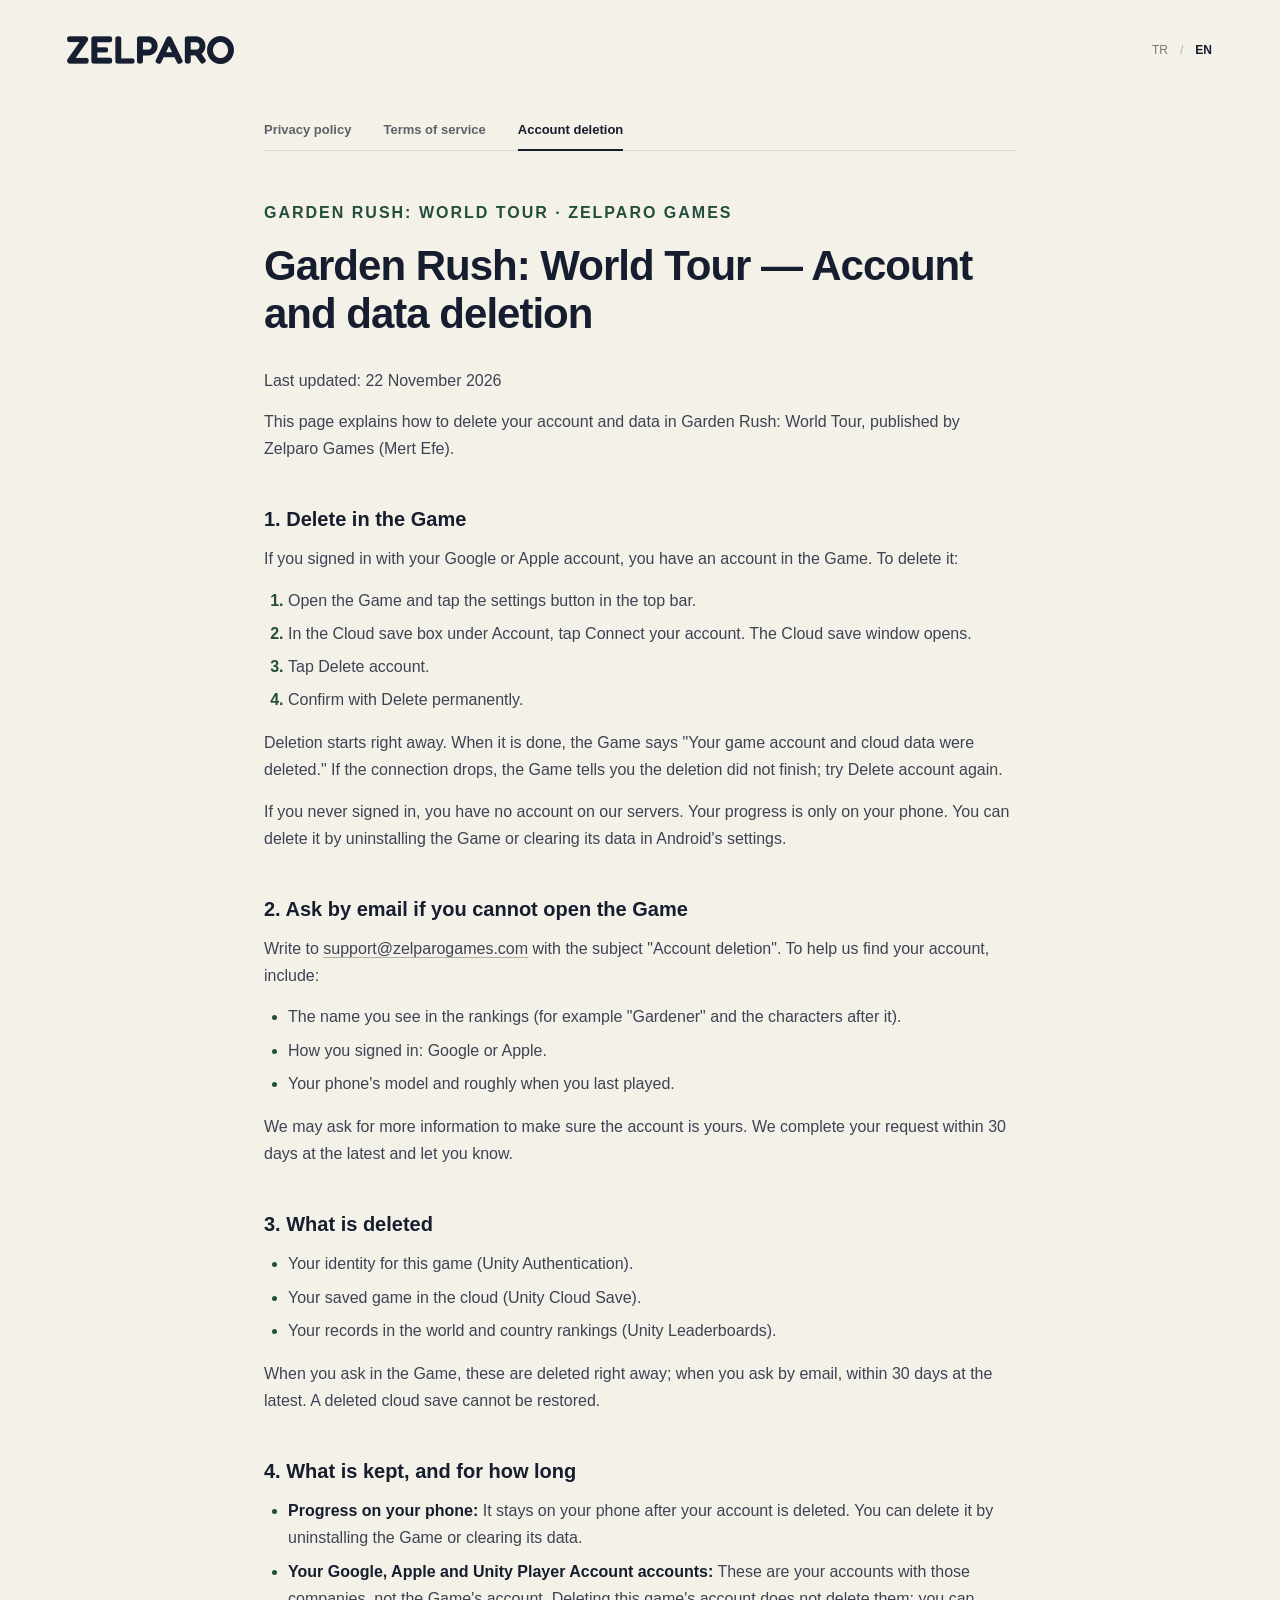
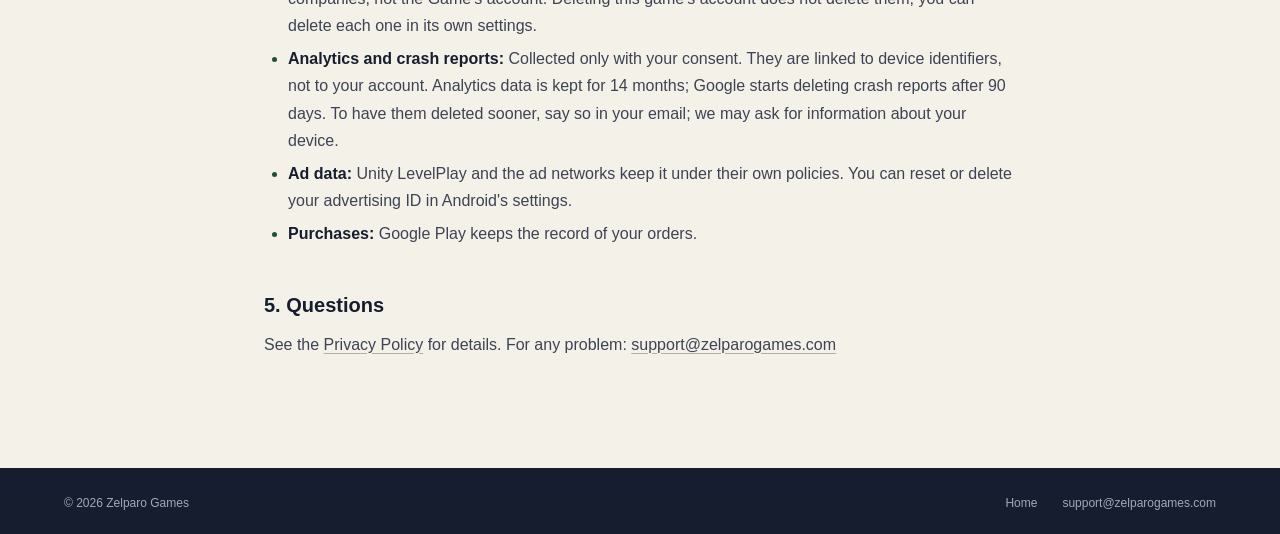
==== delete-account/index.html @ 9222a5ea "Zelparo Games sitesi: ana sayfa, gizlilik politikası, kullanım koşulları ve hesap silme (22 Kasım 20" ====
<!doctype html>
<!-- Generated by Web/Zelparo/legal.cjs from Docs/Legal/AccountDeletion.md. Edit the draft, then run the script again. -->
<html lang="tr">
<head>
  <meta charset="utf-8">
  <meta name="viewport" content="width=device-width, initial-scale=1">
  <meta name="theme-color" content="#151d2e">
  <title>Hesap silme — Garden Rush: World Tour</title>
  <link rel="icon" href="../assets/zelparo.png" type="image/png">
  <link rel="stylesheet" href="../style.css">
  <link rel="stylesheet" href="../legal.css">
  <script src="../legal.js" defer></script>
</head>
<body class="legal-page" data-title-tr="Hesap silme — Garden Rush: World Tour" data-title-en="Account deletion — Garden Rush: World Tour">
  <a class="skip" href="#main" data-tr="İçeriğe geç" data-en="Skip to content">İçeriğe geç</a>
  <header class="header">
    <a href="../" class="wordmark" aria-label="Zelparo"><img src="../assets/zelparo.png" alt="ZELPARO" width="1384" height="272"></a>
    <div class="language" aria-label="Dil / Language"><a href="#tr" data-lang="tr" aria-current="true">TR</a><span>/</span><a href="#en" data-lang="en">EN</a></div>
  </header>
  <main id="main" class="wrap legal">
    <nav class="legal-nav" aria-label="Yasal sayfalar" data-label-tr="Yasal sayfalar" data-label-en="Legal pages"><a href="../privacy/" data-tr="Gizlilik politikası" data-en="Privacy policy">Gizlilik politikası</a><a href="../terms/" data-tr="Kullanım koşulları" data-en="Terms of service">Kullanım koşulları</a><a href="../delete-account/" aria-current="page" data-tr="Hesap silme" data-en="Account deletion">Hesap silme</a></nav>
<article class="legal-text" id="tr" lang="tr" data-lang-section="tr">
<p class="eyebrow">GARDEN RUSH: WORLD TOUR · ZELPARO GAMES</p>
<h1>Garden Rush: World Tour — Hesap ve veri silme</h1>
<p>Son güncelleme: 22.11.2026</p>
<p>Bu sayfa, Zelparo Games'in (Mert Efe) yayımladığı Garden Rush: World Tour oyunundaki hesabını ve verilerini nasıl sileceğini anlatır.</p>
<h2 id="tr-1">1. Oyunun içinden sil</h2>
<p>Google ya da Apple hesabınla giriş yaptıysan oyunda bir hesabın vardır. Silmek için:</p>
<ol><li>Oyunu aç, üst bardaki ayar düğmesine dokun.</li><li>Hesap bölümündeki Bulut kayıt kutusunda Hesabını bağla'ya dokun. Bulut kayıt penceresi açılır.</li><li>Hesabı sil'e dokun.</li><li>Kalıcı olarak sil ile onayla.</li></ol>
<p>Silme hemen başlar. Bitince oyun &quot;Oyun hesabın ve bulut verilerin silindi.&quot; der. Bağlantı koparsa oyun silmenin tamamlanmadığını söyler; Hesabı sil ile yeniden dene.</p>
<p>Hiç giriş yapmadıysan sunucuda hesabın yoktur. İlerlemen yalnız telefonunda durur. Oyunu kaldırarak ya da Android'in ayarlarında oyunun verilerini temizleyerek silebilirsin.</p>
<h2 id="tr-2">2. Oyunu açamıyorsan e-postayla iste</h2>
<p><a href="mailto:support@zelparogames.com">support@zelparogames.com</a> adresine &quot;Hesap silme&quot; konulu bir e-posta yaz. Hesabını bulabilmemiz için şunları ekle:</p>
<ul><li>Sıralamada görünen adın (ör. &quot;Bahçıvan&quot; ve yanındaki karakterler).</li><li>Giriş yaptığın hesabın türü: Google ya da Apple.</li><li>Telefonunun modeli ve oyunu son oynadığın yaklaşık tarih.</li></ul>
<p>Hesabın sana ait olduğundan emin olmak için ek bilgi isteyebiliriz. İsteğini en geç 30 gün içinde yerine getirir ve sana haber veririz.</p>
<h2 id="tr-3">3. Silinenler</h2>
<ul><li>Bu oyundaki hesap kimliğin (Unity Authentication).</li><li>Buluttaki oyun kaydın (Unity Cloud Save).</li><li>Dünya ve ülke sıralamasındaki kayıtların (Unity Leaderboards).</li></ul>
<p>Oyunun içinden istediğinde bunlar hemen, e-postayla istediğinde en geç 30 gün içinde silinir. Silinen bulut kaydı geri getirilemez.</p>
<h2 id="tr-4">4. Silinmeyenler ve saklama süreleri</h2>
<ul><li><strong>Telefonundaki ilerleme:</strong> Hesabın silinince telefonunda kalır. Oyunu kaldırarak ya da verilerini temizleyerek silebilirsin.</li><li><strong>Google, Apple ve Unity Player Account hesapların:</strong> Bunlar o şirketlerdeki hesaplarındır, oyunun hesabı değildir. Bu oyunu silmek onları silmez; her birini kendi ayarlarından silebilirsin.</li><li><strong>Analitik ve çökme raporları:</strong> Yalnız izin verdiysen toplanır. Hesabına değil, cihaz kimliklerine bağlıdır. Analitik verisi 14 ay saklanır; çökme raporlarını Google 90 gün sonra silmeye başlar. Daha önce silinmesini istersen e-postanda yaz; cihazına ait bir bilgi isteyebiliriz.</li><li><strong>Reklam verileri:</strong> Unity LevelPlay ve reklam ağları bu veriyi kendi politikalarına göre saklar. Reklam kimliğini Android'in ayarlarından sıfırlayabilir ya da silebilirsin.</li><li><strong>Satın almalar:</strong> Siparişlerinin kaydını Google Play tutar.</li></ul>
<h2 id="tr-5">5. Sorular</h2>
<p>Ayrıntılar <a href="../privacy/">Gizlilik Politikası</a>'nda. Sorun için: <a href="mailto:support@zelparogames.com">support@zelparogames.com</a></p>
</article>
<article class="legal-text" id="en" lang="en" data-lang-section="en">
<p class="eyebrow">GARDEN RUSH: WORLD TOUR · ZELPARO GAMES</p>
<h1>Garden Rush: World Tour — Account and data deletion</h1>
<p>Last updated: 22 November 2026</p>
<p>This page explains how to delete your account and data in Garden Rush: World Tour, published by Zelparo Games (Mert Efe).</p>
<h2 id="en-1">1. Delete in the Game</h2>
<p>If you signed in with your Google or Apple account, you have an account in the Game. To delete it:</p>
<ol><li>Open the Game and tap the settings button in the top bar.</li><li>In the Cloud save box under Account, tap Connect your account. The Cloud save window opens.</li><li>Tap Delete account.</li><li>Confirm with Delete permanently.</li></ol>
<p>Deletion starts right away. When it is done, the Game says &quot;Your game account and cloud data were deleted.&quot; If the connection drops, the Game tells you the deletion did not finish; try Delete account again.</p>
<p>If you never signed in, you have no account on our servers. Your progress is only on your phone. You can delete it by uninstalling the Game or clearing its data in Android's settings.</p>
<h2 id="en-2">2. Ask by email if you cannot open the Game</h2>
<p>Write to <a href="mailto:support@zelparogames.com">support@zelparogames.com</a> with the subject &quot;Account deletion&quot;. To help us find your account, include:</p>
<ul><li>The name you see in the rankings (for example &quot;Gardener&quot; and the characters after it).</li><li>How you signed in: Google or Apple.</li><li>Your phone's model and roughly when you last played.</li></ul>
<p>We may ask for more information to make sure the account is yours. We complete your request within 30 days at the latest and let you know.</p>
<h2 id="en-3">3. What is deleted</h2>
<ul><li>Your identity for this game (Unity Authentication).</li><li>Your saved game in the cloud (Unity Cloud Save).</li><li>Your records in the world and country rankings (Unity Leaderboards).</li></ul>
<p>When you ask in the Game, these are deleted right away; when you ask by email, within 30 days at the latest. A deleted cloud save cannot be restored.</p>
<h2 id="en-4">4. What is kept, and for how long</h2>
<ul><li><strong>Progress on your phone:</strong> It stays on your phone after your account is deleted. You can delete it by uninstalling the Game or clearing its data.</li><li><strong>Your Google, Apple and Unity Player Account accounts:</strong> These are your accounts with those companies, not the Game's account. Deleting this game's account does not delete them; you can delete each one in its own settings.</li><li><strong>Analytics and crash reports:</strong> Collected only with your consent. They are linked to device identifiers, not to your account. Analytics data is kept for 14 months; Google starts deleting crash reports after 90 days. To have them deleted sooner, say so in your email; we may ask for information about your device.</li><li><strong>Ad data:</strong> Unity LevelPlay and the ad networks keep it under their own policies. You can reset or delete your advertising ID in Android's settings.</li><li><strong>Purchases:</strong> Google Play keeps the record of your orders.</li></ul>
<h2 id="en-5">5. Questions</h2>
<p>See the <a href="../privacy/">Privacy Policy</a> for details. For any problem: <a href="mailto:support@zelparogames.com">support@zelparogames.com</a></p>
</article>
  </main>
  <footer class="footer"><div class="wrap"><div class="footer-bottom"><span>© 2026 Zelparo Games</span><div><a href="../" data-tr="Ana sayfa" data-en="Home">Ana sayfa</a><a href="mailto:support@zelparogames.com">support@zelparogames.com</a></div></div></div></footer>
</body>
</html>
---- style.css ----
@font-face{font-family:Fredoka;src:url('assets/fredoka-600.woff2') format('woff2');font-weight:600;font-display:swap}
@font-face{font-family:Baloo;src:url('assets/baloo2-800.ttf') format('truetype');font-weight:800;font-display:swap}
:root{--ink:#151d2e;--paper:#f4f1e9;--muted:#686a6e;--green:#234e3c;--lime:#d2e2a8;--line:#d7d5ce;--orange:#dc7849;--split:50%;color-scheme:light;scroll-behavior:smooth;scroll-padding-top:92px}
*{box-sizing:border-box}body{margin:0;background:var(--paper);color:var(--ink);font-family:Arial,Helvetica,sans-serif;-webkit-font-smoothing:antialiased}button,input{font:inherit}button,a{-webkit-tap-highlight-color:transparent}a{color:inherit;text-decoration:none}button{cursor:pointer}img{display:block;max-width:100%;height:auto}button{color:inherit}a,button,input,summary{outline-offset:6px}:focus-visible{outline:2px solid var(--orange)}button:disabled{cursor:default}h1,h2,h3,p,figure{margin:0}h1,h2,h3{font-weight:600}h1,h2{font-family:Fredoka,Arial,sans-serif}p{line-height:1.65}.wrap{max-width:1280px;margin:auto;padding:0 64px}.header{height:100px;max-width:1408px;margin:auto;padding:0 64px;display:flex;align-items:center;justify-content:space-between;gap:32px}.wordmark{display:block;width:173px;flex:none}.header .wordmark img{filter:brightness(0) saturate(100%) invert(10%) sepia(16%) saturate(1749%) hue-rotate(181deg) brightness(96%) contrast(95%)}.nav{display:flex;gap:40px;font-size:14px;font-weight:600;margin-left:auto;margin-right:52px}.nav a{padding:14px 0;border-bottom:1px solid transparent}.nav a:hover{border-color:var(--ink)}.language{display:flex;align-items:center;gap:8px;font-size:12px}.language button{background:none;border:0;color:#767775;padding:10px 4px}.language button[aria-pressed=true]{font-weight:700;color:var(--ink)}.language span{color:#b1b1a9}.skip{position:fixed;top:-70px;left:12px;padding:12px 20px;background:var(--ink);color:var(--paper);z-index:99}.skip:focus{top:12px}
.hero{display:grid;grid-template-columns:1.05fr 1fr;align-items:center;gap:50px;padding-top:34px;padding-bottom:84px;min-height:650px}.eyebrow{font-size:10px;letter-spacing:2px;font-weight:700;line-height:1.5;display:flex;align-items:center;gap:12px}.tiny-spark{font-size:27px;color:var(--orange);font-weight:400;line-height:1}.hero h1{font-size:clamp(42px,4.6vw,65px);line-height:1.08;letter-spacing:-2px;margin:26px 0}.hero-line-two{color:#637551}.lead{font-size:17px;line-height:1.8;max-width:400px;color:#5d6268}.button{display:inline-flex;align-items:center;justify-content:center;gap:30px;min-height:55px;padding:15px 23px;border:1px solid transparent;border-radius:6px;font-weight:600;font-size:13px;transition:transform .2s,background .2s}.button:hover{transform:translateY(-3px)}.button-dark{background:var(--ink);color:var(--paper)}.button-dark:hover{background:#2d384d}.hero .button{margin-top:30px}.button span[aria-hidden]{font-size:22px;font-weight:400}.hero-note{display:flex;align-items:center;gap:12px;margin-top:46px;font-size:10px;letter-spacing:.25px;color:#73736d}.line{height:1px;width:30px;background:#a5a49a}.hero-art{position:relative;height:515px;isolation:isolate}.hero-image{position:absolute;inset:0 8px 0 0;overflow:hidden;border-radius:48% 48% 6px 6px;background:#c8d8d5}.hero-image img{width:100%;height:100%;object-fit:cover;object-position:50% 49%}.hero-image::after{content:'';position:absolute;inset:0;border:1px solid #151d2e14;border-radius:inherit;pointer-events:none}.art-caption{position:absolute;top:31px;right:29px;background:var(--paper);padding:11px 14px;display:flex;align-items:center;gap:8px;font-size:8px;letter-spacing:1px;font-weight:700;border-radius:30px;box-shadow:0 4px 16px #151d2e0d}.status-dot{display:inline-block;width:6px;height:6px;background:#69834d;border-radius:50%;flex:none}.game-sticker{position:absolute;right:-20px;bottom:22px;transform:rotate(5deg);background:var(--lime);padding:20px 25px 17px;color:var(--ink);width:231px;box-shadow:5px 6px 0 var(--ink);border:1px solid var(--ink);transition:transform .2s}.game-sticker:hover{transform:rotate(1deg)}.sticker-top{display:block;font-size:8px;letter-spacing:1.7px;font-weight:700}.game-sticker strong{display:block;font:800 29px/1.5 Baloo,Arial,sans-serif;letter-spacing:-1px}.sticker-bottom{display:flex;justify-content:space-between;font-size:9px;letter-spacing:3px;align-items:center}.sticker-bottom span{font-size:23px;line-height:1}.orbit-star{position:absolute;left:-25px;bottom:58px;color:var(--paper);font-size:82px;line-height:1;text-shadow:1px 1px var(--ink),-1px -1px var(--ink);transform:rotate(10deg)}
.intro-strip{background:var(--ink);color:var(--paper)}.intro-strip .wrap{display:flex;align-items:center;justify-content:space-between;gap:16px;height:77px;font-size:12px;font-weight:600;letter-spacing:3px}.strip-flower{font-size:31px;color:var(--lime);font-weight:400;letter-spacing:0}.game-section{background:#e7eadf;padding:66px 0 42px}.section-top{display:flex;justify-content:space-between;gap:24px;border-bottom:1px solid #c9cebf;padding-bottom:23px}.small-label{font-size:9px;letter-spacing:1.7px;line-height:1.5}.game-intro{display:grid;grid-template-columns:1fr 1.08fr;gap:50px;align-items:center;padding:56px 0 60px}.game-copy{padding:20px 0}.game-copy h2{font:800 54px/1 Baloo,Arial,sans-serif;letter-spacing:-2px;color:var(--green)}.game-copy h2>span{display:block;font:700 12px/1 Arial,sans-serif;letter-spacing:7px;padding:7px 0 0 2px}.game-copy h3{font-family:Fredoka,Arial,sans-serif;font-size:34px;line-height:1.2;margin:38px 0 20px;letter-spacing:-.4px}.game-copy>p{color:#5d675a;font-size:14px;max-width:380px}.text-link{display:inline-flex;gap:35px;font-size:12px;font-weight:700;align-items:center;border-bottom:1px solid var(--ink);padding-bottom:9px;margin-top:25px}.text-link span:last-child{font-size:18px}.release-note{display:flex;gap:12px;align-items:flex-start;padding-top:38px;font-size:10px;color:#67735e;line-height:1.8}.release-note .status-dot{margin-top:6px}.phone-stage{height:540px;position:relative;isolation:isolate}.stage-ring{position:absolute;width:460px;height:460px;border:1px solid #bec9aa;border-radius:50%;left:calc(50% - 230px);top:50px;z-index:-1}.stage-ring::after{content:'';position:absolute;inset:35px;border:1px solid #c8d1b8;border-radius:50%}.phone{position:absolute;padding:7px;background:#182826;border-radius:31px;border:1px solid #798473;box-shadow:8px 19px 35px #233b2930;width:216px}.phone img{border-radius:24px;width:100%}.phone-home{left:9px;top:22px;transform:rotate(-8deg);z-index:1}.phone-play{right:-2px;top:62px;transform:rotate(8deg);width:245px;z-index:2}.phone figcaption{font-size:8px;letter-spacing:1.1px;position:absolute;bottom:-31px;text-align:center;width:100%;left:0;color:#68715e;font-weight:700;white-space:nowrap}.stage-spark{position:absolute;top:14px;right:7px;font-size:60px;color:#788f53;transform:rotate(10deg)}.game-facts{display:grid;grid-template-columns:1fr 1.2fr 1fr;border-top:1px solid #c9cebf;padding-top:28px;gap:30px}.game-facts p{display:flex;align-items:center;gap:18px}.game-facts strong{font:600 38px/1 Fredoka,Arial,sans-serif;color:var(--green)}.game-facts span{font-size:8px;letter-spacing:1.25px;max-width:120px;line-height:1.7}
.how{display:grid;grid-template-columns:1fr .95fr;gap:82px;align-items:center;padding-top:110px;padding-bottom:106px}.comparison{position:relative;overflow:hidden;border-radius:6px;aspect-ratio:5/5.4;background:#dfd7c6;touch-action:pan-y}.comparison>img{width:100%;height:100%;object-fit:cover;position:absolute;inset:0}.comparison .after-image{clip-path:inset(0 calc(100% - var(--split)) 0 0)}.compare-tags{position:absolute;top:18px;left:18px;right:18px;display:flex;justify-content:space-between;gap:8px;pointer-events:none}.compare-tags span{font-size:8px;font-weight:700;letter-spacing:1px;background:#f4f1e9ed;padding:8px 10px;border-radius:3px}.compare-line{position:absolute;top:0;bottom:0;left:var(--split);width:2px;transform:translateX(-50%);background:var(--paper);pointer-events:none}.compare-line span{position:absolute;top:50%;left:50%;transform:translate(-50%,-50%);background:var(--paper);color:var(--ink);width:44px;height:44px;display:grid;place-items:center;border-radius:50%;font-size:22px;box-shadow:0 2px 8px #0003}.comparison input{position:absolute;inset:0;margin:0;width:100%;height:100%;opacity:0;cursor:ew-resize}.comparison:focus-within{outline:3px solid var(--orange);outline-offset:5px}.image-note{display:flex;gap:8px;font-size:9px;color:#6c6d67;margin-top:12px}.image-note>span:last-child{margin-left:auto;font-size:8px}.how h2,.world h2,.studio h2,.support h2{font-size:42px;line-height:1.16;letter-spacing:-1px}.how h2{margin:18px 0}.section-body{font-size:14px;color:#666960;line-height:1.8}.steps{padding:0;margin:29px 0 0;list-style:none;display:grid;gap:22px}.steps li{display:flex;gap:19px;align-items:flex-start}.steps li>span{font-size:10px;padding-top:5px;color:#7c876e}.steps h3{font-size:14px;font-weight:700;margin-bottom:5px}.steps p{font-size:12px;color:#6c6e65;max-width:320px}
.world{background:var(--ink);color:var(--paper);padding:75px 0 72px}.world-heading{display:flex;justify-content:space-between;align-items:flex-end;gap:40px}.world .eyebrow{color:#b7c5a2;font-size:9px}.world h2{margin-top:18px;font-size:47px}.world-heading>p{font-size:12px;line-height:1.8;color:#b9bec5;max-width:300px;padding-bottom:4px}.city-tabs{display:flex;margin-top:43px;border-bottom:1px solid #ffffff28;gap:0}.city-tabs button{flex:1;text-align:left;border:0;border-bottom:2px solid transparent;background:transparent;color:#868e9c;font-size:9px;padding:18px 10px 18px 0;display:flex;gap:14px;align-items:center}.city-tabs button span{font-size:15px;color:#b9bec5}.city-tabs button[aria-selected=true]{border-color:var(--lime);color:var(--lime)}.city-tabs button[aria-selected=true] span{color:var(--paper)}.city-tabs button:hover span{color:var(--paper)}.city-panel{margin-top:29px;height:390px;position:relative;overflow:hidden;border-radius:5px;isolation:isolate;background:#243a43}.city-panel>img{position:absolute;inset:0;width:100%;height:100%;object-fit:cover;object-position:center 42%;transition:opacity .15s;z-index:-2}.city-panel::after{content:'';position:absolute;inset:0;background:linear-gradient(90deg,#14212aeb 0%,#14212aaf 32%,#14212a00 75%);z-index:-1}.city-copy{height:100%;display:flex;flex-direction:column;justify-content:center;padding:42px;max-width:440px}.city-index{font-size:9px;letter-spacing:2px;color:#d2dec4}.city-copy h3{font:600 49px/1.2 Fredoka,Arial,sans-serif;margin:14px 0}.city-copy p{font-size:13px;line-height:1.8;color:#e8e8df;max-width:260px}.city-footnote{font-size:8px;letter-spacing:1.6px;margin-top:35px;color:#c9d4c3}
.studio{padding-top:105px;padding-bottom:104px}.studio-grid{display:grid;grid-template-columns:1fr 1fr;gap:90px;margin-top:28px}.studio h2{font-size:47px;line-height:1.15}.studio-lead{font-size:21px;line-height:1.5;font-weight:500;max-width:430px;margin-bottom:19px}.studio-signature{font:600 24px/1 Fredoka,Arial,sans-serif;display:flex;gap:18px;align-items:center;margin-top:28px}.studio-signature span{color:#91a46e;font-size:35px}.support{padding-top:53px;padding-bottom:90px;border-top:1px solid var(--line);display:grid;grid-template-columns:1fr 1.1fr;gap:60px}.support h2{font-size:32px;margin-top:20px;max-width:330px}.faqs{margin-top:-13px}.faqs details{border-bottom:1px solid var(--line)}.faqs summary{cursor:pointer;list-style:none;display:flex;justify-content:space-between;align-items:center;gap:20px;padding:23px 0;font-size:13px;line-height:1.5;font-weight:600}.faqs summary::-webkit-details-marker{display:none}.faqs summary::after{content:'+';font-size:23px;font-weight:400}.faqs details[open] summary::after{content:'−'}.faqs details p{font-size:12px;color:#666960;padding:0 30px 23px 0;line-height:1.8}.footer{background:var(--ink);color:var(--paper);padding:42px 0 20px}.footer-top{display:flex;justify-content:space-between;gap:25px;align-items:center;padding-bottom:38px}.footer-top p{font-size:12px;color:#c1c3c8;margin-left:auto;margin-right:40px}.top-link{border:1px solid #ffffff38;width:43px;height:43px;display:grid;place-items:center;border-radius:50%;font-size:20px}.top-link:hover{background:#ffffff15}.footer-bottom{border-top:1px solid #ffffff26;padding-top:20px;display:flex;justify-content:space-between;font-size:9px;color:#a2a9b6;gap:20px}.footer-bottom>div{display:flex;gap:25px;align-items:center}.footer-bottom a:hover{color:var(--paper)}.footer-bottom>div>span{font-size:8px;letter-spacing:1.5px;margin-left:25px}
@media(min-width:1450px){.wrap{max-width:1350px}.hero{gap:80px}.hero-art{height:550px}.hero h1{font-size:68px}.phone-home{left:33px}.phone-play{right:24px}}
@media(max-width:1100px){.wrap,.header{padding-left:40px;padding-right:40px}.hero{gap:25px;padding-top:25px;min-height:610px}.hero h1{font-size:48px;letter-spacing:-1.5px}.hero-art{height:470px}.hero-note{font-size:9px}.game-sticker{right:-9px;width:205px}.game-sticker strong{font-size:26px}.hero .lead{font-size:15px}.how{gap:44px}.phone{width:187px}.phone-play{width:211px;right:0}.phone-home{left:0}.phone-stage{height:480px}.stage-ring{width:360px;height:360px;left:calc(50% - 180px)}.game-intro{gap:30px}.game-copy h2{font-size:46px}.game-copy h3{font-size:30px}.game-facts p{gap:12px}.how h2{font-size:36px}.studio-grid{gap:60px}.studio h2{font-size:42px}}
@media(max-width:800px){.wrap,.header{padding-left:24px;padding-right:24px}.header{height:82px;gap:20px}.wordmark{width:140px}.nav{gap:20px;margin-right:10px;font-size:12px}.hero{grid-template-columns:1fr 1fr;gap:20px;min-height:540px;padding-bottom:55px}.hero h1{font-size:38px}.eyebrow{font-size:8px;letter-spacing:1.2px}.hero-art{height:385px}.lead{font-size:13px!important}.button{padding:13px 17px;font-size:11px;gap:20px;min-height:49px}.hero-note{display:none}.hero .button{margin-top:25px}.art-caption{top:23px;right:13px;font-size:6px;padding:9px}.game-sticker{width:178px;right:0;padding:13px 17px}.game-sticker strong{font-size:23px}.sticker-top{font-size:7px}.sticker-bottom{font-size:7px}.orbit-star{font-size:60px;left:-17px;bottom:40px}.intro-strip .wrap{height:62px;font-size:9px;letter-spacing:2px}.strip-flower{font-size:23px}.small-label{font-size:7px}.game-intro{grid-template-columns:1fr;gap:15px}.game-copy{text-align:center;max-width:500px;margin:auto;padding:0}.game-copy h2{font-size:54px}.game-copy h3{margin-top:28px}.game-copy>p{max-width:440px}.game-copy h2>span{padding-left:6px}.release-note{justify-content:center;padding-top:25px;text-align:left}.phone-stage{width:430px;max-width:100%;margin:24px auto 0;height:510px}.phone{width:205px}.phone-play{width:232px;right:7px}.phone-home{left:13px}.stage-ring{width:400px;height:400px;left:calc(50% - 200px)}.game-facts{gap:20px}.game-facts strong{font-size:29px}.game-facts span{font-size:7px}.how{grid-template-columns:1fr;gap:35px;padding-top:70px;padding-bottom:70px}.compare-block{max-width:540px;width:100%;margin:auto;order:2}.how-copy{max-width:540px;margin:auto}.how h2 br{display:none}.steps{grid-template-columns:1fr;gap:20px}.steps p{max-width:none}.world{padding:60px 0}.world h2{font-size:40px}.world-heading>p{font-size:11px;max-width:240px}.city-tabs button{gap:8px;font-size:7px}.city-tabs button span{font-size:12px}.city-panel{height:370px}.city-copy{padding:28px;max-width:340px}.city-copy h3{font-size:42px}.city-copy p{font-size:12px}.studio{padding-top:70px;padding-bottom:70px}.studio-grid{gap:35px}.studio h2{font-size:34px}.studio-lead{font-size:18px}.support{grid-template-columns:1fr;gap:30px;padding-bottom:60px}.support h2{max-width:none}.faqs{margin:0}.footer-top p{margin-right:0;font-size:10px}.footer-bottom>div{gap:15px}.footer-bottom>div>span{display:none}}
@media(max-width:560px){.header{padding:0 22px;height:78px;gap:12px}.header .wordmark{width:128px}.nav{margin:0 0 0 auto;gap:16px;font-size:11px}.nav a:nth-child(2),.nav a:nth-child(3){display:none}.language{gap:3px;font-size:11px}.language button{padding:12px 3px}.wrap{padding-left:24px;padding-right:24px}.hero{grid-template-columns:1fr;padding-top:25px;padding-bottom:45px;gap:38px}.hero-copy{max-width:430px}.hero .eyebrow{font-size:8px;letter-spacing:1.5px}.tiny-spark{font-size:24px}.hero h1{font-size:48px;line-height:1.06;margin:21px 0 19px;letter-spacing:-1.6px}.hero .lead{font-size:14px!important;max-width:330px;line-height:1.75}.hero .button{margin-top:23px;font-size:12px;min-height:52px}.hero-art{height:390px;margin:0 10px 0 7px}.hero-image{inset:0 0 0 0;border-radius:46% 46% 4px 4px}.hero-image img{object-position:50% 48%}.art-caption{top:23px;right:6px;font-size:7px}.game-sticker{width:190px;right:-12px;bottom:17px;padding:16px 20px}.game-sticker strong{font-size:25px}.orbit-star{font-size:67px;left:-20px;bottom:50px}.intro-strip .wrap{height:59px;gap:11px;font-size:8px;letter-spacing:1px;padding:0 24px}.intro-strip .wrap>span:last-child,.intro-strip .wrap>span:nth-last-child(2){display:none}.strip-flower{font-size:25px}.game-section{padding-top:43px;padding-bottom:29px}.section-top{padding-bottom:18px}.small-label{max-width:120px;text-align:right;line-height:1.8;letter-spacing:.9px}.game-intro{padding-top:36px;padding-bottom:32px}.game-copy h2{font-size:47px}.game-copy h2>span{font-size:10px;letter-spacing:6px}.game-copy h3{font-size:31px;margin:27px 0 17px}.game-copy>p{font-size:13px}.text-link{font-size:11px}.release-note{font-size:9px}.phone-stage{height:414px;max-width:335px;margin-top:22px}.phone{padding:5px;border-radius:23px;width:160px}.phone img{border-radius:17px}.phone-home{left:5px;top:20px}.phone-play{width:184px;right:3px;top:54px}.phone figcaption{font-size:6px;letter-spacing:.4px;bottom:-23px}.stage-ring{width:300px;height:300px;left:calc(50% - 150px);top:45px}.stage-spark{font-size:48px;right:6px;top:1px}.game-facts{grid-template-columns:1fr 1.1fr 1fr;gap:15px;padding-top:23px}.game-facts p{display:block;text-align:center}.game-facts strong{font-size:29px;display:block;margin-bottom:9px}.game-facts span{font-size:6px;letter-spacing:.75px;display:block;max-width:none;line-height:1.7}.how{padding-top:61px;padding-bottom:57px;gap:30px}.how h2{font-size:34px}.section-body{font-size:13px}.steps h3{font-size:13px}.steps p{font-size:12px}.comparison{aspect-ratio:5/5.8}.compare-tags{left:12px;right:12px;top:12px}.compare-tags span{font-size:6px;padding:7px 8px}.image-note{font-size:8px;gap:5px}.image-note>span:last-child{font-size:7px}.world{padding:47px 0}.world-heading{display:block}.world h2{font-size:38px;margin-top:15px}.world-heading>p{margin-top:18px;font-size:12px;max-width:none}.city-tabs{margin-top:22px;overflow-x:auto;gap:12px}.city-tabs button{flex:0 0 auto;gap:0;padding:17px 3px;font-size:0}.city-tabs button span{font-size:11px}.city-panel{margin-top:22px;height:420px}.city-panel>img{object-position:55% 35%}.city-panel::after{background:linear-gradient(0deg,#14212af2 0%,#14212aa6 38%,#14212a00 85%)}.city-copy{justify-content:flex-end;padding:25px;max-width:none}.city-copy h3{font-size:38px;margin:10px 0}.city-copy p{font-size:12px;max-width:260px}.city-footnote{margin-top:22px;font-size:7px}.studio{padding-top:61px;padding-bottom:60px}.studio-grid{grid-template-columns:1fr;gap:25px;margin-top:20px}.studio h2{font-size:39px;line-height:1.12}.studio h2 br:nth-child(2){display:none}.studio-lead{font-size:19px;max-width:330px}.studio-signature{font-size:23px}.support{padding-top:34px;padding-bottom:53px;gap:20px}.support h2{font-size:30px;margin-top:16px;max-width:290px}.faqs summary{font-size:12px;padding:20px 0}.faqs details p{font-size:12px}.footer{padding-top:32px}.footer-top{gap:20px;flex-wrap:wrap;padding-bottom:26px;position:relative}.footer .wordmark{width:138px}.footer-top p{order:3;width:100%;margin:0;font-size:11px}.top-link{margin-left:auto;width:37px;height:37px}.footer-bottom{font-size:8px;padding-top:18px;flex-wrap:wrap}.footer-bottom>div{gap:10px 18px;flex-wrap:wrap}}
@media(max-width:360px){.hero h1{font-size:43px}.hero-art{height:350px}.header{padding:0 18px}.header .wordmark{width:112px}.nav{gap:8px}.phone-stage{height:385px}.phone{width:147px}.phone-play{width:166px}.stage-ring{width:270px;height:270px;left:calc(50% - 135px)}.city-tabs{gap:9px}.city-tabs button span{font-size:10px}}
@media(prefers-reduced-motion:reduce){:root{scroll-behavior:auto}*,*::before,*::after{transition:none!important;animation:none!important}}

/* The approved Fredoka file is a wordmark subset. Use complete system glyphs for prose. */
h1,h2,.game-copy h3,.city-copy h3{font-family:Arial,Helvetica,sans-serif;font-weight:700}.game-copy h2{font-family:Baloo,Arial,sans-serif;font-weight:800}
@media(max-width:560px){.hero-image img{transform:scale(1.12);object-position:50% 43%}}

.game-intro{grid-template-columns:minmax(0,1fr) minmax(0,1.08fr)}.game-intro>*{min-width:0}
@media(max-width:800px){.game-intro{grid-template-columns:minmax(0,1fr)}}
@media(max-width:560px){.phone-stage{width:100%;max-width:335px}}
@media(max-width:360px){.hero-image img{transform:scale(1.32);object-position:50% 46%}.hero h1{font-size:36px}}

@media(min-width:561px){.city-panel>img{object-position:center 28%}}
---- legal.css ----
/* Legal pages (privacy, terms, account deletion): style.css plus a reading column. */
[hidden]{display:none!important}
.language a{color:#767775;padding:10px 4px}.language a[aria-current=true]{font-weight:700;color:var(--ink)}.language a:hover{color:var(--ink)}
.legal{max-width:880px;padding-top:8px;padding-bottom:96px}
.legal-nav{display:flex;flex-wrap:wrap;gap:4px 32px;border-bottom:1px solid var(--line);margin-bottom:48px}
.legal-nav a{padding:14px 0 12px;font-size:13px;font-weight:600;color:#5d6268;border-bottom:2px solid transparent;margin-bottom:-1px}
.legal-nav a:hover{color:var(--ink)}.legal-nav a[aria-current=page]{color:var(--ink);border-color:var(--ink)}
.legal-text:not([hidden])+.legal-text:not([hidden]){margin-top:80px;padding-top:56px;border-top:1px solid var(--line)}
.legal-text .eyebrow{color:var(--green)}
.legal-text h1{font-size:clamp(30px,4vw,42px);line-height:1.15;letter-spacing:-1px;margin:16px 0 28px}
.legal-text h2{font-size:20px;line-height:1.35;margin:44px 0 12px;scroll-margin-top:24px}
.legal-text p,.legal-text li{font-size:16px;line-height:1.7;color:#3d4352}
.legal-text p{margin:0 0 14px}
.legal-text ul,.legal-text ol{margin:0 0 16px;padding-left:24px}.legal-text li{margin:6px 0}.legal-text li ul,.legal-text li ol{margin:6px 0 0}
.legal-text li::marker{color:var(--green);font-weight:700}
.legal-text strong{color:var(--ink)}
.legal-text a{text-decoration:underline;text-decoration-color:#b2afa4;text-underline-offset:3px;overflow-wrap:anywhere}.legal-text a:hover{color:var(--green);text-decoration-color:currentColor}
mark.todo{background:#f6dccd;color:#7a3416;padding:1px 4px;border-radius:3px;font-weight:600;-webkit-box-decoration-break:clone;box-decoration-break:clone}
.legal-draft{border:1px solid var(--orange);background:#fbeee6;border-radius:6px;padding:14px 16px;margin:0 0 32px}
.legal-text .legal-draft{font-size:14px;line-height:1.6;color:var(--ink)}
.legal-page .footer{padding:28px 0 24px}
.legal-page .footer-bottom{border-top:0;padding-top:0;font-size:12px;flex-wrap:wrap}.legal-page .footer-bottom a:hover{color:var(--paper)}
@media(max-width:560px){.language a{padding:12px 3px}.legal{padding-bottom:64px}.legal-nav{gap:2px 20px;margin-bottom:32px}.legal-nav a{font-size:12px}.legal-text h1{font-size:28px;margin-bottom:22px}.legal-text h2{font-size:18px;margin-top:36px}.legal-text p,.legal-text li{font-size:15px}.legal-text:not([hidden])+.legal-text:not([hidden]){margin-top:56px;padding-top:40px}.legal-page .footer-bottom{font-size:11px}}
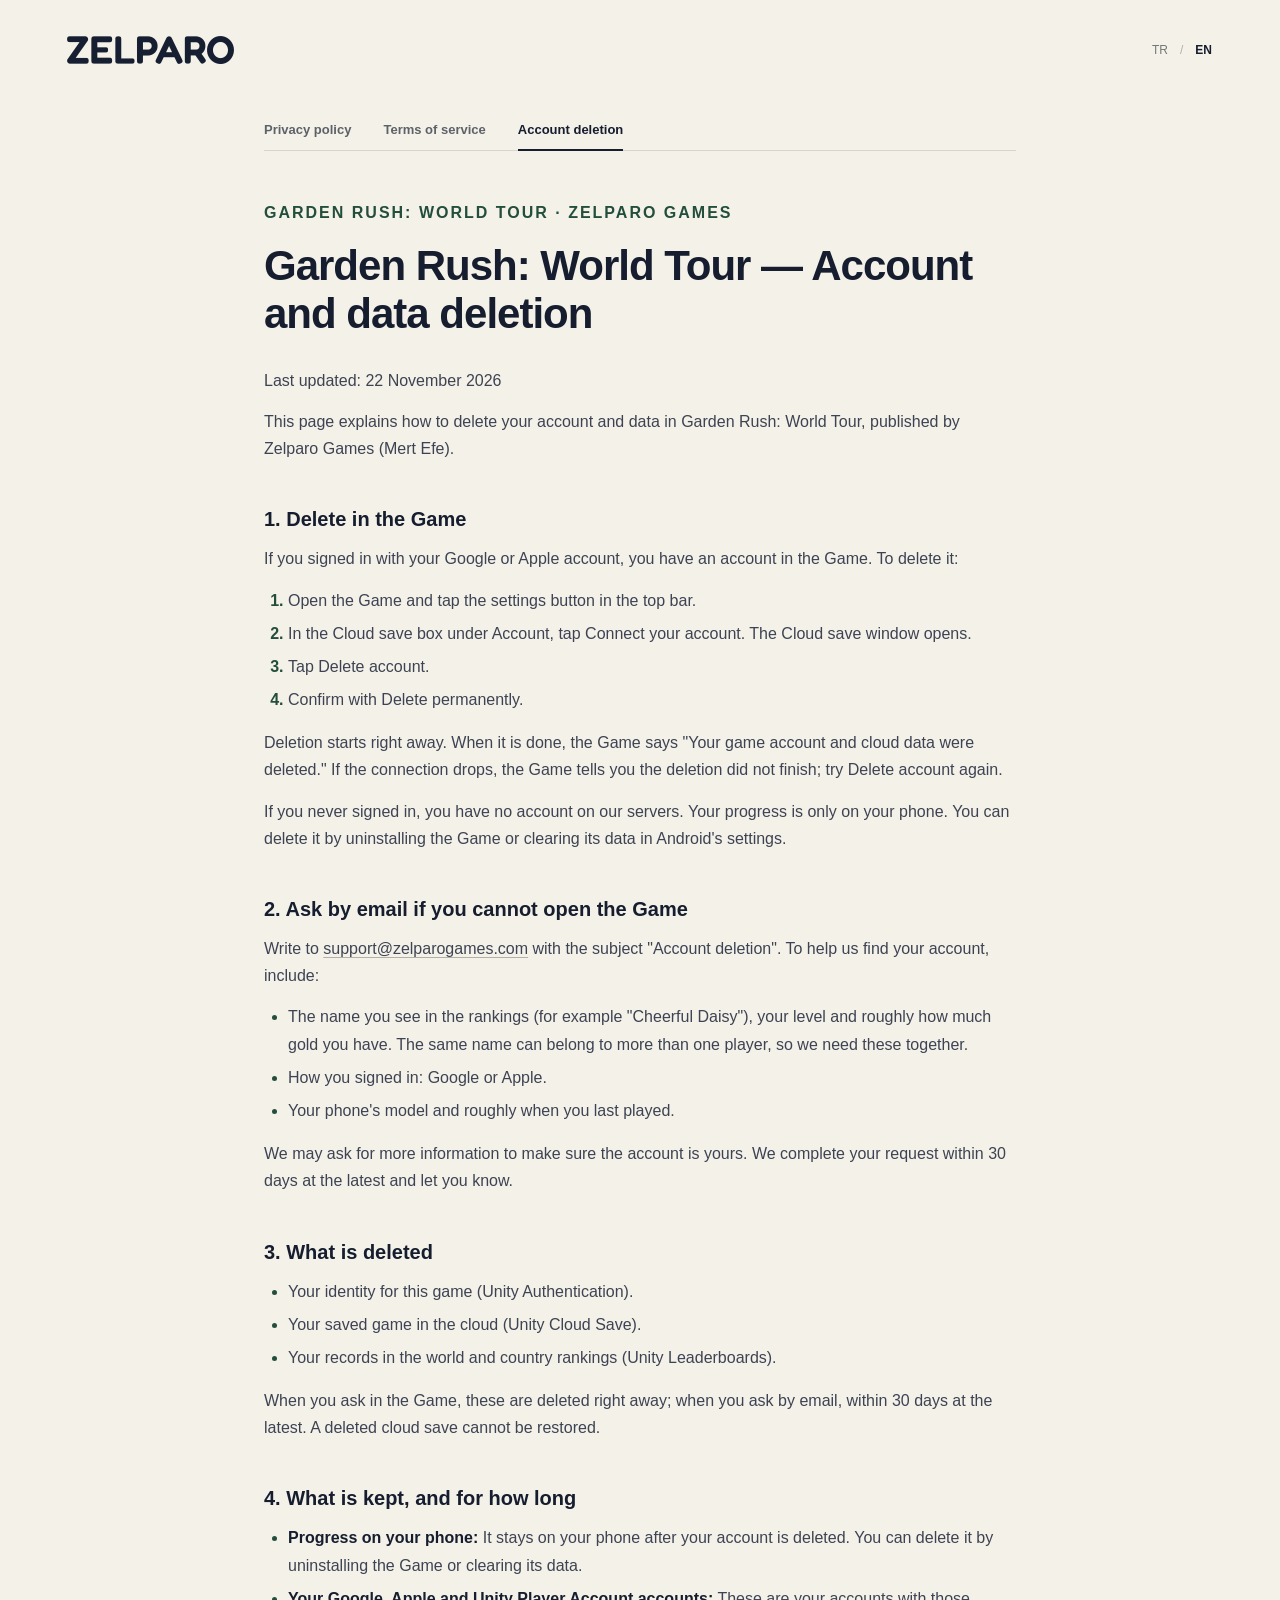
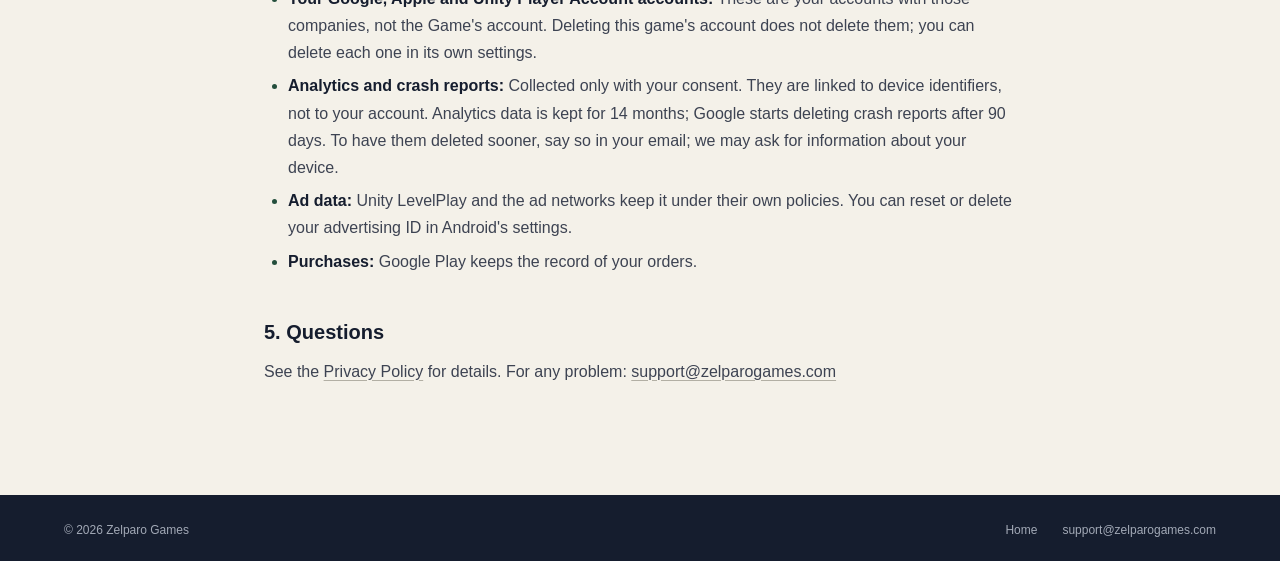
==== commit d8252d60: "Hesap silme sayfası: oyunun verdiği ad ve sahiplik bilgileri (22 Kasım 2026)" ====
--- a/delete-account/index.html
+++ b/delete-account/index.html
@@ -31,7 +31,7 @@
 <p>Hiç giriş yapmadıysan sunucuda hesabın yoktur. İlerlemen yalnız telefonunda durur. Oyunu kaldırarak ya da Android'in ayarlarında oyunun verilerini temizleyerek silebilirsin.</p>
 <h2 id="tr-2">2. Oyunu açamıyorsan e-postayla iste</h2>
 <p><a href="mailto:support@zelparogames.com">support@zelparogames.com</a> adresine &quot;Hesap silme&quot; konulu bir e-posta yaz. Hesabını bulabilmemiz için şunları ekle:</p>
-<ul><li>Sıralamada görünen adın (ör. &quot;Bahçıvan&quot; ve yanındaki karakterler).</li><li>Giriş yaptığın hesabın türü: Google ya da Apple.</li><li>Telefonunun modeli ve oyunu son oynadığın yaklaşık tarih.</li></ul>
+<ul><li>Sıralamada görünen adın (ör. &quot;Neşeli Papatya&quot;), seviyen ve yaklaşık altın miktarın. Aynı ad birden çok oyuncuda olabildiği için bu bilgiler birlikte gerekir.</li><li>Giriş yaptığın hesabın türü: Google ya da Apple.</li><li>Telefonunun modeli ve oyunu son oynadığın yaklaşık tarih.</li></ul>
 <p>Hesabın sana ait olduğundan emin olmak için ek bilgi isteyebiliriz. İsteğini en geç 30 gün içinde yerine getirir ve sana haber veririz.</p>
 <h2 id="tr-3">3. Silinenler</h2>
 <ul><li>Bu oyundaki hesap kimliğin (Unity Authentication).</li><li>Buluttaki oyun kaydın (Unity Cloud Save).</li><li>Dünya ve ülke sıralamasındaki kayıtların (Unity Leaderboards).</li></ul>
@@ -53,7 +53,7 @@
 <p>If you never signed in, you have no account on our servers. Your progress is only on your phone. You can delete it by uninstalling the Game or clearing its data in Android's settings.</p>
 <h2 id="en-2">2. Ask by email if you cannot open the Game</h2>
 <p>Write to <a href="mailto:support@zelparogames.com">support@zelparogames.com</a> with the subject &quot;Account deletion&quot;. To help us find your account, include:</p>
-<ul><li>The name you see in the rankings (for example &quot;Gardener&quot; and the characters after it).</li><li>How you signed in: Google or Apple.</li><li>Your phone's model and roughly when you last played.</li></ul>
+<ul><li>The name you see in the rankings (for example &quot;Cheerful Daisy&quot;), your level and roughly how much gold you have. The same name can belong to more than one player, so we need these together.</li><li>How you signed in: Google or Apple.</li><li>Your phone's model and roughly when you last played.</li></ul>
 <p>We may ask for more information to make sure the account is yours. We complete your request within 30 days at the latest and let you know.</p>
 <h2 id="en-3">3. What is deleted</h2>
 <ul><li>Your identity for this game (Unity Authentication).</li><li>Your saved game in the cloud (Unity Cloud Save).</li><li>Your records in the world and country rankings (Unity Leaderboards).</li></ul>
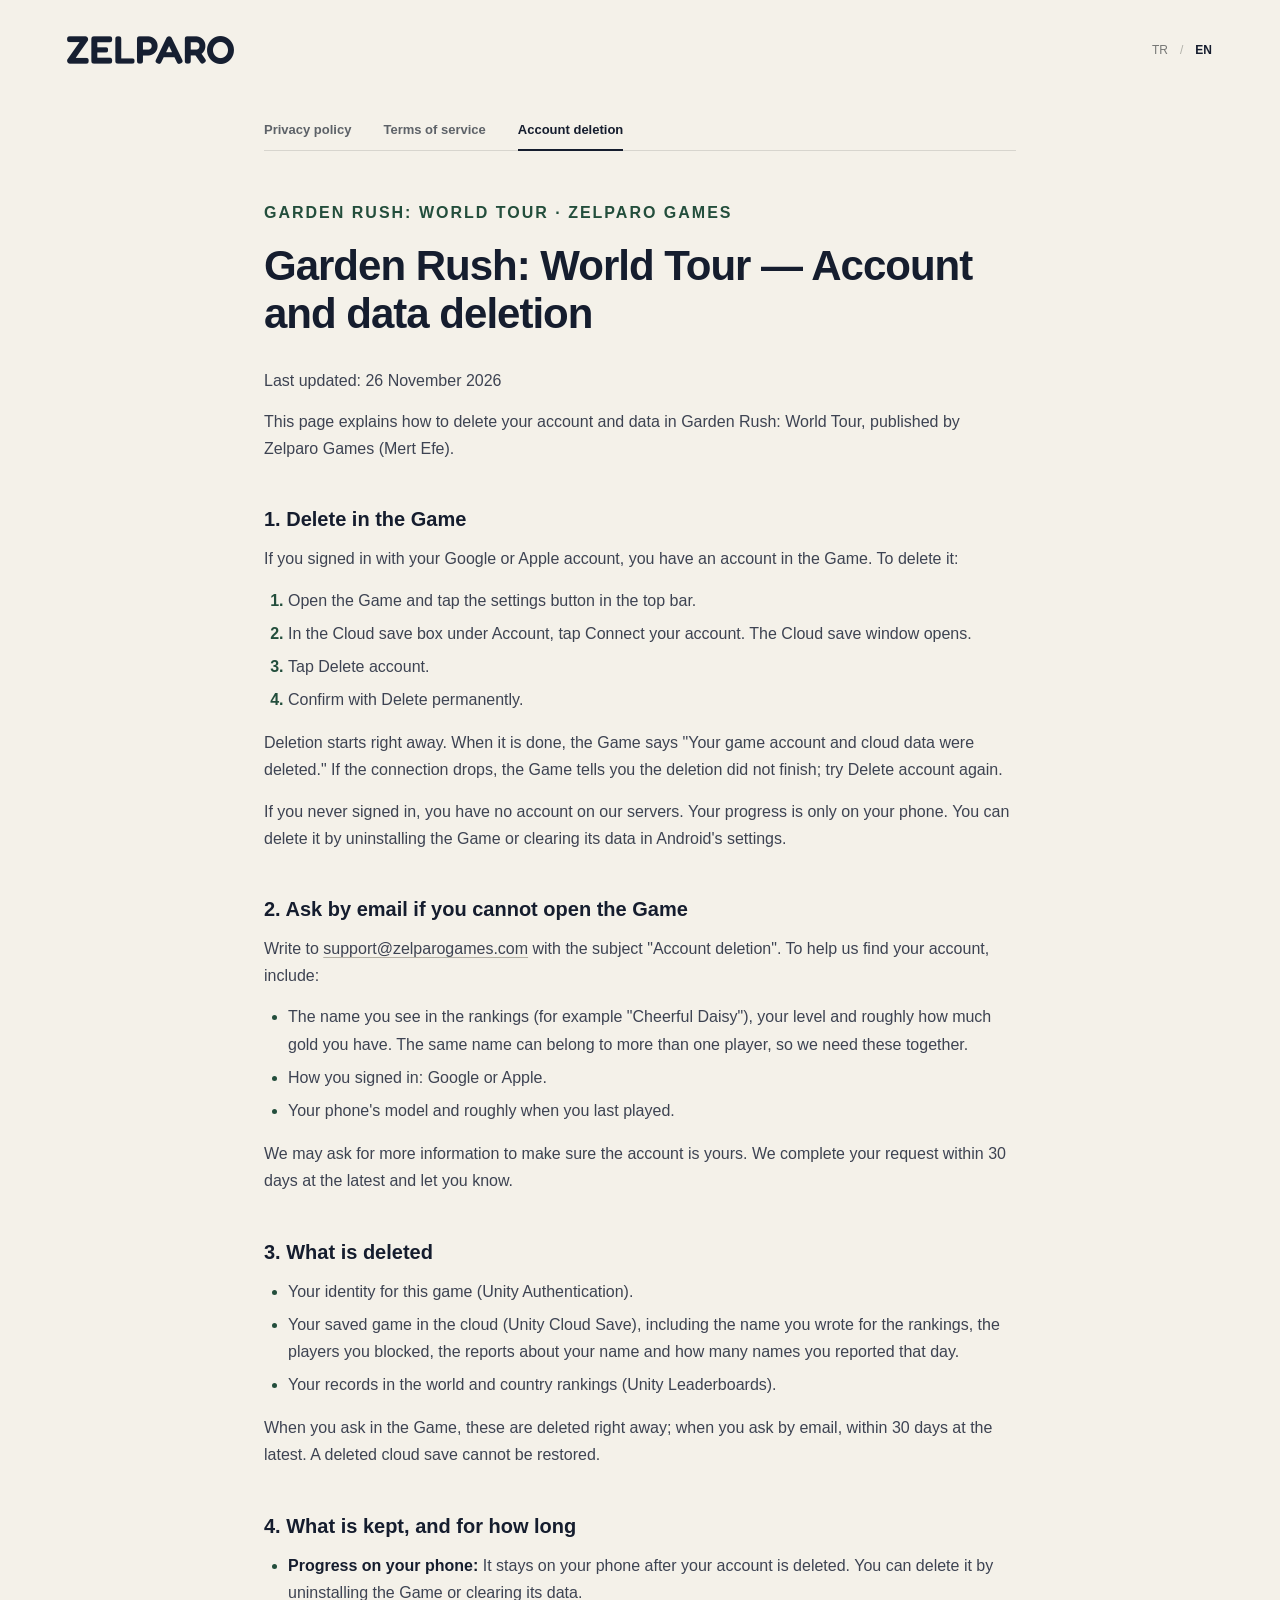
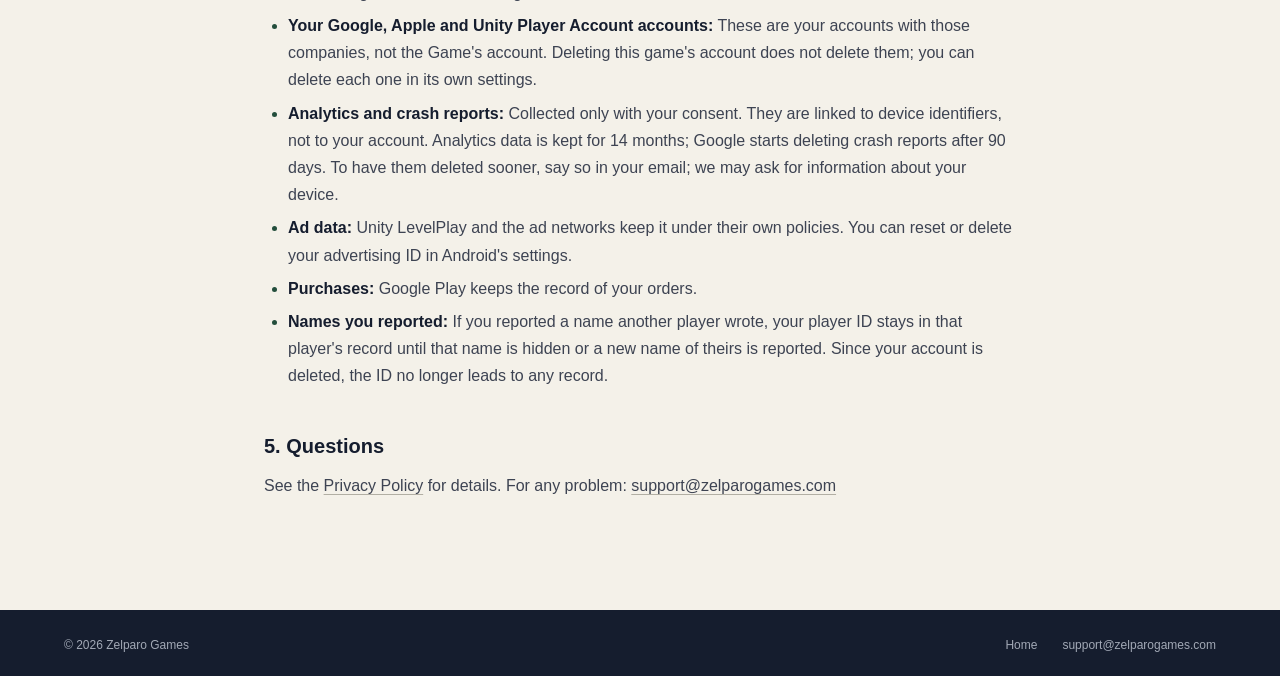
==== commit b98ace0c: "Hukuk sayfaları: sıralamada oyuncunun yazdığı ad, bildirme ve engelleme (26 Kasım 2026) Kullanım koş" ====
--- a/delete-account/index.html
+++ b/delete-account/index.html
@@ -22,7 +22,7 @@
 <article class="legal-text" id="tr" lang="tr" data-lang-section="tr">
 <p class="eyebrow">GARDEN RUSH: WORLD TOUR · ZELPARO GAMES</p>
 <h1>Garden Rush: World Tour — Hesap ve veri silme</h1>
-<p>Son güncelleme: 22.11.2026</p>
+<p>Son güncelleme: 26.11.2026</p>
 <p>Bu sayfa, Zelparo Games'in (Mert Efe) yayımladığı Garden Rush: World Tour oyunundaki hesabını ve verilerini nasıl sileceğini anlatır.</p>
 <h2 id="tr-1">1. Oyunun içinden sil</h2>
 <p>Google ya da Apple hesabınla giriş yaptıysan oyunda bir hesabın vardır. Silmek için:</p>
@@ -34,17 +34,17 @@
 <ul><li>Sıralamada görünen adın (ör. &quot;Neşeli Papatya&quot;), seviyen ve yaklaşık altın miktarın. Aynı ad birden çok oyuncuda olabildiği için bu bilgiler birlikte gerekir.</li><li>Giriş yaptığın hesabın türü: Google ya da Apple.</li><li>Telefonunun modeli ve oyunu son oynadığın yaklaşık tarih.</li></ul>
 <p>Hesabın sana ait olduğundan emin olmak için ek bilgi isteyebiliriz. İsteğini en geç 30 gün içinde yerine getirir ve sana haber veririz.</p>
 <h2 id="tr-3">3. Silinenler</h2>
-<ul><li>Bu oyundaki hesap kimliğin (Unity Authentication).</li><li>Buluttaki oyun kaydın (Unity Cloud Save).</li><li>Dünya ve ülke sıralamasındaki kayıtların (Unity Leaderboards).</li></ul>
+<ul><li>Bu oyundaki hesap kimliğin (Unity Authentication).</li><li>Buluttaki oyun kaydın (Unity Cloud Save); sıralamada yazdığın ad, engellediğin oyuncular, adına gelen bildirimler ve o gün kaç ad bildirdiğin de bunun içindedir.</li><li>Dünya ve ülke sıralamasındaki kayıtların (Unity Leaderboards).</li></ul>
 <p>Oyunun içinden istediğinde bunlar hemen, e-postayla istediğinde en geç 30 gün içinde silinir. Silinen bulut kaydı geri getirilemez.</p>
 <h2 id="tr-4">4. Silinmeyenler ve saklama süreleri</h2>
-<ul><li><strong>Telefonundaki ilerleme:</strong> Hesabın silinince telefonunda kalır. Oyunu kaldırarak ya da verilerini temizleyerek silebilirsin.</li><li><strong>Google, Apple ve Unity Player Account hesapların:</strong> Bunlar o şirketlerdeki hesaplarındır, oyunun hesabı değildir. Bu oyunu silmek onları silmez; her birini kendi ayarlarından silebilirsin.</li><li><strong>Analitik ve çökme raporları:</strong> Yalnız izin verdiysen toplanır. Hesabına değil, cihaz kimliklerine bağlıdır. Analitik verisi 14 ay saklanır; çökme raporlarını Google 90 gün sonra silmeye başlar. Daha önce silinmesini istersen e-postanda yaz; cihazına ait bir bilgi isteyebiliriz.</li><li><strong>Reklam verileri:</strong> Unity LevelPlay ve reklam ağları bu veriyi kendi politikalarına göre saklar. Reklam kimliğini Android'in ayarlarından sıfırlayabilir ya da silebilirsin.</li><li><strong>Satın almalar:</strong> Siparişlerinin kaydını Google Play tutar.</li></ul>
+<ul><li><strong>Telefonundaki ilerleme:</strong> Hesabın silinince telefonunda kalır. Oyunu kaldırarak ya da verilerini temizleyerek silebilirsin.</li><li><strong>Google, Apple ve Unity Player Account hesapların:</strong> Bunlar o şirketlerdeki hesaplarındır, oyunun hesabı değildir. Bu oyunu silmek onları silmez; her birini kendi ayarlarından silebilirsin.</li><li><strong>Analitik ve çökme raporları:</strong> Yalnız izin verdiysen toplanır. Hesabına değil, cihaz kimliklerine bağlıdır. Analitik verisi 14 ay saklanır; çökme raporlarını Google 90 gün sonra silmeye başlar. Daha önce silinmesini istersen e-postanda yaz; cihazına ait bir bilgi isteyebiliriz.</li><li><strong>Reklam verileri:</strong> Unity LevelPlay ve reklam ağları bu veriyi kendi politikalarına göre saklar. Reklam kimliğini Android'in ayarlarından sıfırlayabilir ya da silebilirsin.</li><li><strong>Satın almalar:</strong> Siparişlerinin kaydını Google Play tutar.</li><li><strong>Bildirdiğin adlar:</strong> Başka bir oyuncunun yazdığı adı bildirdiysen oyuncu kimliğin o oyuncunun kaydında, o ad gizlenene ya da o oyuncunun yeni bir adı bildirilene kadar kalır. Hesabın silindiği için bu kimlik artık hiçbir kayda bağlanmaz.</li></ul>
 <h2 id="tr-5">5. Sorular</h2>
 <p>Ayrıntılar <a href="../privacy/">Gizlilik Politikası</a>'nda. Sorun için: <a href="mailto:support@zelparogames.com">support@zelparogames.com</a></p>
 </article>
 <article class="legal-text" id="en" lang="en" data-lang-section="en">
 <p class="eyebrow">GARDEN RUSH: WORLD TOUR · ZELPARO GAMES</p>
 <h1>Garden Rush: World Tour — Account and data deletion</h1>
-<p>Last updated: 22 November 2026</p>
+<p>Last updated: 26 November 2026</p>
 <p>This page explains how to delete your account and data in Garden Rush: World Tour, published by Zelparo Games (Mert Efe).</p>
 <h2 id="en-1">1. Delete in the Game</h2>
 <p>If you signed in with your Google or Apple account, you have an account in the Game. To delete it:</p>
@@ -56,10 +56,10 @@
 <ul><li>The name you see in the rankings (for example &quot;Cheerful Daisy&quot;), your level and roughly how much gold you have. The same name can belong to more than one player, so we need these together.</li><li>How you signed in: Google or Apple.</li><li>Your phone's model and roughly when you last played.</li></ul>
 <p>We may ask for more information to make sure the account is yours. We complete your request within 30 days at the latest and let you know.</p>
 <h2 id="en-3">3. What is deleted</h2>
-<ul><li>Your identity for this game (Unity Authentication).</li><li>Your saved game in the cloud (Unity Cloud Save).</li><li>Your records in the world and country rankings (Unity Leaderboards).</li></ul>
+<ul><li>Your identity for this game (Unity Authentication).</li><li>Your saved game in the cloud (Unity Cloud Save), including the name you wrote for the rankings, the players you blocked, the reports about your name and how many names you reported that day.</li><li>Your records in the world and country rankings (Unity Leaderboards).</li></ul>
 <p>When you ask in the Game, these are deleted right away; when you ask by email, within 30 days at the latest. A deleted cloud save cannot be restored.</p>
 <h2 id="en-4">4. What is kept, and for how long</h2>
-<ul><li><strong>Progress on your phone:</strong> It stays on your phone after your account is deleted. You can delete it by uninstalling the Game or clearing its data.</li><li><strong>Your Google, Apple and Unity Player Account accounts:</strong> These are your accounts with those companies, not the Game's account. Deleting this game's account does not delete them; you can delete each one in its own settings.</li><li><strong>Analytics and crash reports:</strong> Collected only with your consent. They are linked to device identifiers, not to your account. Analytics data is kept for 14 months; Google starts deleting crash reports after 90 days. To have them deleted sooner, say so in your email; we may ask for information about your device.</li><li><strong>Ad data:</strong> Unity LevelPlay and the ad networks keep it under their own policies. You can reset or delete your advertising ID in Android's settings.</li><li><strong>Purchases:</strong> Google Play keeps the record of your orders.</li></ul>
+<ul><li><strong>Progress on your phone:</strong> It stays on your phone after your account is deleted. You can delete it by uninstalling the Game or clearing its data.</li><li><strong>Your Google, Apple and Unity Player Account accounts:</strong> These are your accounts with those companies, not the Game's account. Deleting this game's account does not delete them; you can delete each one in its own settings.</li><li><strong>Analytics and crash reports:</strong> Collected only with your consent. They are linked to device identifiers, not to your account. Analytics data is kept for 14 months; Google starts deleting crash reports after 90 days. To have them deleted sooner, say so in your email; we may ask for information about your device.</li><li><strong>Ad data:</strong> Unity LevelPlay and the ad networks keep it under their own policies. You can reset or delete your advertising ID in Android's settings.</li><li><strong>Purchases:</strong> Google Play keeps the record of your orders.</li><li><strong>Names you reported:</strong> If you reported a name another player wrote, your player ID stays in that player's record until that name is hidden or a new name of theirs is reported. Since your account is deleted, the ID no longer leads to any record.</li></ul>
 <h2 id="en-5">5. Questions</h2>
 <p>See the <a href="../privacy/">Privacy Policy</a> for details. For any problem: <a href="mailto:support@zelparogames.com">support@zelparogames.com</a></p>
 </article>
--- a/style.css
+++ b/style.css
@@ -2,15 +2,15 @@
 @font-face{font-family:Baloo;src:url('assets/baloo2-800.ttf') format('truetype');font-weight:800;font-display:swap}
 :root{--ink:#151d2e;--paper:#f4f1e9;--muted:#686a6e;--green:#234e3c;--lime:#d2e2a8;--line:#d7d5ce;--orange:#dc7849;--split:50%;color-scheme:light;scroll-behavior:smooth;scroll-padding-top:92px}
 *{box-sizing:border-box}body{margin:0;background:var(--paper);color:var(--ink);font-family:Arial,Helvetica,sans-serif;-webkit-font-smoothing:antialiased}button,input{font:inherit}button,a{-webkit-tap-highlight-color:transparent}a{color:inherit;text-decoration:none}button{cursor:pointer}img{display:block;max-width:100%;height:auto}button{color:inherit}a,button,input,summary{outline-offset:6px}:focus-visible{outline:2px solid var(--orange)}button:disabled{cursor:default}h1,h2,h3,p,figure{margin:0}h1,h2,h3{font-weight:600}h1,h2{font-family:Fredoka,Arial,sans-serif}p{line-height:1.65}.wrap{max-width:1280px;margin:auto;padding:0 64px}.header{height:100px;max-width:1408px;margin:auto;padding:0 64px;display:flex;align-items:center;justify-content:space-between;gap:32px}.wordmark{display:block;width:173px;flex:none}.header .wordmark img{filter:brightness(0) saturate(100%) invert(10%) sepia(16%) saturate(1749%) hue-rotate(181deg) brightness(96%) contrast(95%)}.nav{display:flex;gap:40px;font-size:14px;font-weight:600;margin-left:auto;margin-right:52px}.nav a{padding:14px 0;border-bottom:1px solid transparent}.nav a:hover{border-color:var(--ink)}.language{display:flex;align-items:center;gap:8px;font-size:12px}.language button{background:none;border:0;color:#767775;padding:10px 4px}.language button[aria-pressed=true]{font-weight:700;color:var(--ink)}.language span{color:#b1b1a9}.skip{position:fixed;top:-70px;left:12px;padding:12px 20px;background:var(--ink);color:var(--paper);z-index:99}.skip:focus{top:12px}
-.hero{display:grid;grid-template-columns:1.05fr 1fr;align-items:center;gap:50px;padding-top:34px;padding-bottom:84px;min-height:650px}.eyebrow{font-size:10px;letter-spacing:2px;font-weight:700;line-height:1.5;display:flex;align-items:center;gap:12px}.tiny-spark{font-size:27px;color:var(--orange);font-weight:400;line-height:1}.hero h1{font-size:clamp(42px,4.6vw,65px);line-height:1.08;letter-spacing:-2px;margin:26px 0}.hero-line-two{color:#637551}.lead{font-size:17px;line-height:1.8;max-width:400px;color:#5d6268}.button{display:inline-flex;align-items:center;justify-content:center;gap:30px;min-height:55px;padding:15px 23px;border:1px solid transparent;border-radius:6px;font-weight:600;font-size:13px;transition:transform .2s,background .2s}.button:hover{transform:translateY(-3px)}.button-dark{background:var(--ink);color:var(--paper)}.button-dark:hover{background:#2d384d}.hero .button{margin-top:30px}.button span[aria-hidden]{font-size:22px;font-weight:400}.hero-note{display:flex;align-items:center;gap:12px;margin-top:46px;font-size:10px;letter-spacing:.25px;color:#73736d}.line{height:1px;width:30px;background:#a5a49a}.hero-art{position:relative;height:515px;isolation:isolate}.hero-image{position:absolute;inset:0 8px 0 0;overflow:hidden;border-radius:48% 48% 6px 6px;background:#c8d8d5}.hero-image img{width:100%;height:100%;object-fit:cover;object-position:50% 49%}.hero-image::after{content:'';position:absolute;inset:0;border:1px solid #151d2e14;border-radius:inherit;pointer-events:none}.art-caption{position:absolute;top:31px;right:29px;background:var(--paper);padding:11px 14px;display:flex;align-items:center;gap:8px;font-size:8px;letter-spacing:1px;font-weight:700;border-radius:30px;box-shadow:0 4px 16px #151d2e0d}.status-dot{display:inline-block;width:6px;height:6px;background:#69834d;border-radius:50%;flex:none}.game-sticker{position:absolute;right:-20px;bottom:22px;transform:rotate(5deg);background:var(--lime);padding:20px 25px 17px;color:var(--ink);width:231px;box-shadow:5px 6px 0 var(--ink);border:1px solid var(--ink);transition:transform .2s}.game-sticker:hover{transform:rotate(1deg)}.sticker-top{display:block;font-size:8px;letter-spacing:1.7px;font-weight:700}.game-sticker strong{display:block;font:800 29px/1.5 Baloo,Arial,sans-serif;letter-spacing:-1px}.sticker-bottom{display:flex;justify-content:space-between;font-size:9px;letter-spacing:3px;align-items:center}.sticker-bottom span{font-size:23px;line-height:1}.orbit-star{position:absolute;left:-25px;bottom:58px;color:var(--paper);font-size:82px;line-height:1;text-shadow:1px 1px var(--ink),-1px -1px var(--ink);transform:rotate(10deg)}
-.intro-strip{background:var(--ink);color:var(--paper)}.intro-strip .wrap{display:flex;align-items:center;justify-content:space-between;gap:16px;height:77px;font-size:12px;font-weight:600;letter-spacing:3px}.strip-flower{font-size:31px;color:var(--lime);font-weight:400;letter-spacing:0}.game-section{background:#e7eadf;padding:66px 0 42px}.section-top{display:flex;justify-content:space-between;gap:24px;border-bottom:1px solid #c9cebf;padding-bottom:23px}.small-label{font-size:9px;letter-spacing:1.7px;line-height:1.5}.game-intro{display:grid;grid-template-columns:1fr 1.08fr;gap:50px;align-items:center;padding:56px 0 60px}.game-copy{padding:20px 0}.game-copy h2{font:800 54px/1 Baloo,Arial,sans-serif;letter-spacing:-2px;color:var(--green)}.game-copy h2>span{display:block;font:700 12px/1 Arial,sans-serif;letter-spacing:7px;padding:7px 0 0 2px}.game-copy h3{font-family:Fredoka,Arial,sans-serif;font-size:34px;line-height:1.2;margin:38px 0 20px;letter-spacing:-.4px}.game-copy>p{color:#5d675a;font-size:14px;max-width:380px}.text-link{display:inline-flex;gap:35px;font-size:12px;font-weight:700;align-items:center;border-bottom:1px solid var(--ink);padding-bottom:9px;margin-top:25px}.text-link span:last-child{font-size:18px}.release-note{display:flex;gap:12px;align-items:flex-start;padding-top:38px;font-size:10px;color:#67735e;line-height:1.8}.release-note .status-dot{margin-top:6px}.phone-stage{height:540px;position:relative;isolation:isolate}.stage-ring{position:absolute;width:460px;height:460px;border:1px solid #bec9aa;border-radius:50%;left:calc(50% - 230px);top:50px;z-index:-1}.stage-ring::after{content:'';position:absolute;inset:35px;border:1px solid #c8d1b8;border-radius:50%}.phone{position:absolute;padding:7px;background:#182826;border-radius:31px;border:1px solid #798473;box-shadow:8px 19px 35px #233b2930;width:216px}.phone img{border-radius:24px;width:100%}.phone-home{left:9px;top:22px;transform:rotate(-8deg);z-index:1}.phone-play{right:-2px;top:62px;transform:rotate(8deg);width:245px;z-index:2}.phone figcaption{font-size:8px;letter-spacing:1.1px;position:absolute;bottom:-31px;text-align:center;width:100%;left:0;color:#68715e;font-weight:700;white-space:nowrap}.stage-spark{position:absolute;top:14px;right:7px;font-size:60px;color:#788f53;transform:rotate(10deg)}.game-facts{display:grid;grid-template-columns:1fr 1.2fr 1fr;border-top:1px solid #c9cebf;padding-top:28px;gap:30px}.game-facts p{display:flex;align-items:center;gap:18px}.game-facts strong{font:600 38px/1 Fredoka,Arial,sans-serif;color:var(--green)}.game-facts span{font-size:8px;letter-spacing:1.25px;max-width:120px;line-height:1.7}
+.hero{display:grid;grid-template-columns:1.05fr 1fr;align-items:center;gap:50px;padding-top:34px;padding-bottom:84px;min-height:650px}.eyebrow{font-size:10px;letter-spacing:2px;font-weight:700;line-height:1.5;display:flex;align-items:center;gap:12px}.hero h1{font-size:clamp(42px,4.6vw,65px);line-height:1.08;letter-spacing:-2px;margin:26px 0}.hero-line-two{color:#637551}.lead{font-size:17px;line-height:1.8;max-width:400px;color:#5d6268}.button{display:inline-flex;align-items:center;justify-content:center;gap:30px;min-height:55px;padding:15px 23px;border:1px solid transparent;border-radius:6px;font-weight:600;font-size:13px;transition:transform .2s,background .2s}.button:hover{transform:translateY(-3px)}.button-dark{background:var(--ink);color:var(--paper)}.button-dark:hover{background:#2d384d}.hero .button{margin-top:30px}.button span[aria-hidden]{font-size:22px;font-weight:400}.hero-note{display:flex;align-items:center;gap:12px;margin-top:46px;font-size:10px;letter-spacing:.25px;color:#73736d}.line{height:1px;width:30px;background:#a5a49a}.hero-art{position:relative;height:515px;isolation:isolate}.hero-image{position:absolute;inset:0 8px 0 0;overflow:hidden;border-radius:48% 48% 6px 6px;background:#c8d8d5}.hero-image img{width:100%;height:100%;object-fit:cover;object-position:50% 49%}.hero-image::after{content:'';position:absolute;inset:0;border:1px solid #151d2e14;border-radius:inherit;pointer-events:none}.art-caption{position:absolute;top:31px;right:29px;background:var(--paper);padding:11px 14px;display:flex;align-items:center;gap:8px;font-size:8px;letter-spacing:1px;font-weight:700;border-radius:30px;box-shadow:0 4px 16px #151d2e0d}.status-dot{display:inline-block;width:6px;height:6px;background:#69834d;border-radius:50%;flex:none}.game-sticker{position:absolute;right:-20px;bottom:22px;transform:rotate(5deg);background:var(--lime);padding:20px 25px 17px;color:var(--ink);width:231px;box-shadow:5px 6px 0 var(--ink);border:1px solid var(--ink);transition:transform .2s}.game-sticker:hover{transform:rotate(1deg)}.sticker-top{display:block;font-size:8px;letter-spacing:1.7px;font-weight:700}.game-sticker strong{display:block;font:800 29px/1.5 Baloo,Arial,sans-serif;letter-spacing:-1px}.sticker-bottom{display:flex;justify-content:space-between;font-size:9px;letter-spacing:3px;align-items:center}.sticker-bottom span{font-size:23px;line-height:1}
+.intro-strip{background:var(--ink);color:var(--paper)}.intro-strip .wrap{display:flex;align-items:center;justify-content:space-between;gap:16px;height:77px;font-size:12px;font-weight:600;letter-spacing:3px}.game-section{background:#e7eadf;padding:66px 0 42px}.section-top{display:flex;justify-content:space-between;gap:24px;border-bottom:1px solid #c9cebf;padding-bottom:23px}.small-label{font-size:9px;letter-spacing:1.7px;line-height:1.5}.game-intro{display:grid;grid-template-columns:1fr 1.08fr;gap:50px;align-items:center;padding:56px 0 60px}.game-copy{padding:20px 0}.game-copy h2{font:800 54px/1 Baloo,Arial,sans-serif;letter-spacing:-2px;color:var(--green)}.game-copy h2>span{display:block;font:700 12px/1 Arial,sans-serif;letter-spacing:7px;padding:7px 0 0 2px}.game-copy h3{font-family:Fredoka,Arial,sans-serif;font-size:34px;line-height:1.2;margin:38px 0 20px;letter-spacing:-.4px}.game-copy>p{color:#5d675a;font-size:14px;max-width:380px}.text-link{display:inline-flex;gap:35px;font-size:12px;font-weight:700;align-items:center;border-bottom:1px solid var(--ink);padding-bottom:9px;margin-top:25px}.text-link span:last-child{font-size:18px}.release-note{display:flex;gap:12px;align-items:flex-start;padding-top:38px;font-size:10px;color:#67735e;line-height:1.8}.release-note .status-dot{margin-top:6px}.phone-stage{height:540px;position:relative;isolation:isolate}.stage-ring{position:absolute;width:460px;height:460px;border:1px solid #bec9aa;border-radius:50%;left:calc(50% - 230px);top:50px;z-index:-1}.stage-ring::after{content:'';position:absolute;inset:35px;border:1px solid #c8d1b8;border-radius:50%}.phone{position:absolute;padding:7px;background:#182826;border-radius:31px;border:1px solid #798473;box-shadow:8px 19px 35px #233b2930;width:216px}.phone img{border-radius:24px;width:100%}.phone-home{left:9px;top:22px;transform:rotate(-8deg);z-index:1}.phone-play{right:-2px;top:62px;transform:rotate(8deg);width:245px;z-index:2}.phone figcaption{font-size:8px;letter-spacing:1.1px;position:absolute;bottom:-31px;text-align:center;width:100%;left:0;color:#68715e;font-weight:700;white-space:nowrap}.game-facts{display:grid;grid-template-columns:1fr 1.2fr 1fr;border-top:1px solid #c9cebf;padding-top:28px;gap:30px}.game-facts p{display:flex;align-items:center;gap:18px}.game-facts strong{font:600 38px/1 Fredoka,Arial,sans-serif;color:var(--green)}.game-facts span{font-size:8px;letter-spacing:1.25px;max-width:120px;line-height:1.7}
 .how{display:grid;grid-template-columns:1fr .95fr;gap:82px;align-items:center;padding-top:110px;padding-bottom:106px}.comparison{position:relative;overflow:hidden;border-radius:6px;aspect-ratio:5/5.4;background:#dfd7c6;touch-action:pan-y}.comparison>img{width:100%;height:100%;object-fit:cover;position:absolute;inset:0}.comparison .after-image{clip-path:inset(0 calc(100% - var(--split)) 0 0)}.compare-tags{position:absolute;top:18px;left:18px;right:18px;display:flex;justify-content:space-between;gap:8px;pointer-events:none}.compare-tags span{font-size:8px;font-weight:700;letter-spacing:1px;background:#f4f1e9ed;padding:8px 10px;border-radius:3px}.compare-line{position:absolute;top:0;bottom:0;left:var(--split);width:2px;transform:translateX(-50%);background:var(--paper);pointer-events:none}.compare-line span{position:absolute;top:50%;left:50%;transform:translate(-50%,-50%);background:var(--paper);color:var(--ink);width:44px;height:44px;display:grid;place-items:center;border-radius:50%;font-size:22px;box-shadow:0 2px 8px #0003}.comparison input{position:absolute;inset:0;margin:0;width:100%;height:100%;opacity:0;cursor:ew-resize}.comparison:focus-within{outline:3px solid var(--orange);outline-offset:5px}.image-note{display:flex;gap:8px;font-size:9px;color:#6c6d67;margin-top:12px}.image-note>span:last-child{margin-left:auto;font-size:8px}.how h2,.world h2,.studio h2,.support h2{font-size:42px;line-height:1.16;letter-spacing:-1px}.how h2{margin:18px 0}.section-body{font-size:14px;color:#666960;line-height:1.8}.steps{padding:0;margin:29px 0 0;list-style:none;display:grid;gap:22px}.steps li{display:flex;gap:19px;align-items:flex-start}.steps li>span{font-size:10px;padding-top:5px;color:#7c876e}.steps h3{font-size:14px;font-weight:700;margin-bottom:5px}.steps p{font-size:12px;color:#6c6e65;max-width:320px}
 .world{background:var(--ink);color:var(--paper);padding:75px 0 72px}.world-heading{display:flex;justify-content:space-between;align-items:flex-end;gap:40px}.world .eyebrow{color:#b7c5a2;font-size:9px}.world h2{margin-top:18px;font-size:47px}.world-heading>p{font-size:12px;line-height:1.8;color:#b9bec5;max-width:300px;padding-bottom:4px}.city-tabs{display:flex;margin-top:43px;border-bottom:1px solid #ffffff28;gap:0}.city-tabs button{flex:1;text-align:left;border:0;border-bottom:2px solid transparent;background:transparent;color:#868e9c;font-size:9px;padding:18px 10px 18px 0;display:flex;gap:14px;align-items:center}.city-tabs button span{font-size:15px;color:#b9bec5}.city-tabs button[aria-selected=true]{border-color:var(--lime);color:var(--lime)}.city-tabs button[aria-selected=true] span{color:var(--paper)}.city-tabs button:hover span{color:var(--paper)}.city-panel{margin-top:29px;height:390px;position:relative;overflow:hidden;border-radius:5px;isolation:isolate;background:#243a43}.city-panel>img{position:absolute;inset:0;width:100%;height:100%;object-fit:cover;object-position:center 42%;transition:opacity .15s;z-index:-2}.city-panel::after{content:'';position:absolute;inset:0;background:linear-gradient(90deg,#14212aeb 0%,#14212aaf 32%,#14212a00 75%);z-index:-1}.city-copy{height:100%;display:flex;flex-direction:column;justify-content:center;padding:42px;max-width:440px}.city-index{font-size:9px;letter-spacing:2px;color:#d2dec4}.city-copy h3{font:600 49px/1.2 Fredoka,Arial,sans-serif;margin:14px 0}.city-copy p{font-size:13px;line-height:1.8;color:#e8e8df;max-width:260px}.city-footnote{font-size:8px;letter-spacing:1.6px;margin-top:35px;color:#c9d4c3}
-.studio{padding-top:105px;padding-bottom:104px}.studio-grid{display:grid;grid-template-columns:1fr 1fr;gap:90px;margin-top:28px}.studio h2{font-size:47px;line-height:1.15}.studio-lead{font-size:21px;line-height:1.5;font-weight:500;max-width:430px;margin-bottom:19px}.studio-signature{font:600 24px/1 Fredoka,Arial,sans-serif;display:flex;gap:18px;align-items:center;margin-top:28px}.studio-signature span{color:#91a46e;font-size:35px}.support{padding-top:53px;padding-bottom:90px;border-top:1px solid var(--line);display:grid;grid-template-columns:1fr 1.1fr;gap:60px}.support h2{font-size:32px;margin-top:20px;max-width:330px}.faqs{margin-top:-13px}.faqs details{border-bottom:1px solid var(--line)}.faqs summary{cursor:pointer;list-style:none;display:flex;justify-content:space-between;align-items:center;gap:20px;padding:23px 0;font-size:13px;line-height:1.5;font-weight:600}.faqs summary::-webkit-details-marker{display:none}.faqs summary::after{content:'+';font-size:23px;font-weight:400}.faqs details[open] summary::after{content:'−'}.faqs details p{font-size:12px;color:#666960;padding:0 30px 23px 0;line-height:1.8}.footer{background:var(--ink);color:var(--paper);padding:42px 0 20px}.footer-top{display:flex;justify-content:space-between;gap:25px;align-items:center;padding-bottom:38px}.footer-top p{font-size:12px;color:#c1c3c8;margin-left:auto;margin-right:40px}.top-link{border:1px solid #ffffff38;width:43px;height:43px;display:grid;place-items:center;border-radius:50%;font-size:20px}.top-link:hover{background:#ffffff15}.footer-bottom{border-top:1px solid #ffffff26;padding-top:20px;display:flex;justify-content:space-between;font-size:9px;color:#a2a9b6;gap:20px}.footer-bottom>div{display:flex;gap:25px;align-items:center}.footer-bottom a:hover{color:var(--paper)}.footer-bottom>div>span{font-size:8px;letter-spacing:1.5px;margin-left:25px}
+.studio{padding-top:105px;padding-bottom:104px}.studio-grid{display:grid;grid-template-columns:1fr 1fr;gap:90px;margin-top:28px}.studio h2{font-size:47px;line-height:1.15}.studio-lead{font-size:21px;line-height:1.5;font-weight:500;max-width:430px;margin-bottom:19px}.studio-signature{font:600 24px/1 Fredoka,Arial,sans-serif;display:flex;gap:18px;align-items:center;margin-top:28px}.support{padding-top:53px;padding-bottom:90px;border-top:1px solid var(--line);display:grid;grid-template-columns:1fr 1.1fr;gap:60px}.support h2{font-size:32px;margin-top:20px;max-width:330px}.faqs{margin-top:-13px}.faqs details{border-bottom:1px solid var(--line)}.faqs summary{cursor:pointer;list-style:none;display:flex;justify-content:space-between;align-items:center;gap:20px;padding:23px 0;font-size:13px;line-height:1.5;font-weight:600}.faqs summary::-webkit-details-marker{display:none}.faqs summary::after{content:'+';font-size:23px;font-weight:400}.faqs details[open] summary::after{content:'−'}.faqs details p{font-size:12px;color:#666960;padding:0 30px 23px 0;line-height:1.8}.faqs details a{color:var(--ink);text-decoration:underline;text-underline-offset:3px}.footer{background:var(--ink);color:var(--paper);padding:42px 0 20px}.footer-top{display:flex;justify-content:space-between;gap:25px;align-items:center;padding-bottom:38px}.footer-top p{font-size:12px;color:#c1c3c8;margin-left:auto;margin-right:40px}.top-link{border:1px solid #ffffff38;width:43px;height:43px;display:grid;place-items:center;border-radius:50%;font-size:20px}.top-link:hover{background:#ffffff15}.footer-bottom{border-top:1px solid #ffffff26;padding-top:20px;display:flex;justify-content:space-between;font-size:9px;color:#a2a9b6;gap:20px}.footer-bottom>div{display:flex;gap:25px;align-items:center}.footer-bottom a:hover{color:var(--paper)}.footer-bottom>div>span{font-size:8px;letter-spacing:1.5px;margin-left:25px}
 @media(min-width:1450px){.wrap{max-width:1350px}.hero{gap:80px}.hero-art{height:550px}.hero h1{font-size:68px}.phone-home{left:33px}.phone-play{right:24px}}
 @media(max-width:1100px){.wrap,.header{padding-left:40px;padding-right:40px}.hero{gap:25px;padding-top:25px;min-height:610px}.hero h1{font-size:48px;letter-spacing:-1.5px}.hero-art{height:470px}.hero-note{font-size:9px}.game-sticker{right:-9px;width:205px}.game-sticker strong{font-size:26px}.hero .lead{font-size:15px}.how{gap:44px}.phone{width:187px}.phone-play{width:211px;right:0}.phone-home{left:0}.phone-stage{height:480px}.stage-ring{width:360px;height:360px;left:calc(50% - 180px)}.game-intro{gap:30px}.game-copy h2{font-size:46px}.game-copy h3{font-size:30px}.game-facts p{gap:12px}.how h2{font-size:36px}.studio-grid{gap:60px}.studio h2{font-size:42px}}
-@media(max-width:800px){.wrap,.header{padding-left:24px;padding-right:24px}.header{height:82px;gap:20px}.wordmark{width:140px}.nav{gap:20px;margin-right:10px;font-size:12px}.hero{grid-template-columns:1fr 1fr;gap:20px;min-height:540px;padding-bottom:55px}.hero h1{font-size:38px}.eyebrow{font-size:8px;letter-spacing:1.2px}.hero-art{height:385px}.lead{font-size:13px!important}.button{padding:13px 17px;font-size:11px;gap:20px;min-height:49px}.hero-note{display:none}.hero .button{margin-top:25px}.art-caption{top:23px;right:13px;font-size:6px;padding:9px}.game-sticker{width:178px;right:0;padding:13px 17px}.game-sticker strong{font-size:23px}.sticker-top{font-size:7px}.sticker-bottom{font-size:7px}.orbit-star{font-size:60px;left:-17px;bottom:40px}.intro-strip .wrap{height:62px;font-size:9px;letter-spacing:2px}.strip-flower{font-size:23px}.small-label{font-size:7px}.game-intro{grid-template-columns:1fr;gap:15px}.game-copy{text-align:center;max-width:500px;margin:auto;padding:0}.game-copy h2{font-size:54px}.game-copy h3{margin-top:28px}.game-copy>p{max-width:440px}.game-copy h2>span{padding-left:6px}.release-note{justify-content:center;padding-top:25px;text-align:left}.phone-stage{width:430px;max-width:100%;margin:24px auto 0;height:510px}.phone{width:205px}.phone-play{width:232px;right:7px}.phone-home{left:13px}.stage-ring{width:400px;height:400px;left:calc(50% - 200px)}.game-facts{gap:20px}.game-facts strong{font-size:29px}.game-facts span{font-size:7px}.how{grid-template-columns:1fr;gap:35px;padding-top:70px;padding-bottom:70px}.compare-block{max-width:540px;width:100%;margin:auto;order:2}.how-copy{max-width:540px;margin:auto}.how h2 br{display:none}.steps{grid-template-columns:1fr;gap:20px}.steps p{max-width:none}.world{padding:60px 0}.world h2{font-size:40px}.world-heading>p{font-size:11px;max-width:240px}.city-tabs button{gap:8px;font-size:7px}.city-tabs button span{font-size:12px}.city-panel{height:370px}.city-copy{padding:28px;max-width:340px}.city-copy h3{font-size:42px}.city-copy p{font-size:12px}.studio{padding-top:70px;padding-bottom:70px}.studio-grid{gap:35px}.studio h2{font-size:34px}.studio-lead{font-size:18px}.support{grid-template-columns:1fr;gap:30px;padding-bottom:60px}.support h2{max-width:none}.faqs{margin:0}.footer-top p{margin-right:0;font-size:10px}.footer-bottom>div{gap:15px}.footer-bottom>div>span{display:none}}
-@media(max-width:560px){.header{padding:0 22px;height:78px;gap:12px}.header .wordmark{width:128px}.nav{margin:0 0 0 auto;gap:16px;font-size:11px}.nav a:nth-child(2),.nav a:nth-child(3){display:none}.language{gap:3px;font-size:11px}.language button{padding:12px 3px}.wrap{padding-left:24px;padding-right:24px}.hero{grid-template-columns:1fr;padding-top:25px;padding-bottom:45px;gap:38px}.hero-copy{max-width:430px}.hero .eyebrow{font-size:8px;letter-spacing:1.5px}.tiny-spark{font-size:24px}.hero h1{font-size:48px;line-height:1.06;margin:21px 0 19px;letter-spacing:-1.6px}.hero .lead{font-size:14px!important;max-width:330px;line-height:1.75}.hero .button{margin-top:23px;font-size:12px;min-height:52px}.hero-art{height:390px;margin:0 10px 0 7px}.hero-image{inset:0 0 0 0;border-radius:46% 46% 4px 4px}.hero-image img{object-position:50% 48%}.art-caption{top:23px;right:6px;font-size:7px}.game-sticker{width:190px;right:-12px;bottom:17px;padding:16px 20px}.game-sticker strong{font-size:25px}.orbit-star{font-size:67px;left:-20px;bottom:50px}.intro-strip .wrap{height:59px;gap:11px;font-size:8px;letter-spacing:1px;padding:0 24px}.intro-strip .wrap>span:last-child,.intro-strip .wrap>span:nth-last-child(2){display:none}.strip-flower{font-size:25px}.game-section{padding-top:43px;padding-bottom:29px}.section-top{padding-bottom:18px}.small-label{max-width:120px;text-align:right;line-height:1.8;letter-spacing:.9px}.game-intro{padding-top:36px;padding-bottom:32px}.game-copy h2{font-size:47px}.game-copy h2>span{font-size:10px;letter-spacing:6px}.game-copy h3{font-size:31px;margin:27px 0 17px}.game-copy>p{font-size:13px}.text-link{font-size:11px}.release-note{font-size:9px}.phone-stage{height:414px;max-width:335px;margin-top:22px}.phone{padding:5px;border-radius:23px;width:160px}.phone img{border-radius:17px}.phone-home{left:5px;top:20px}.phone-play{width:184px;right:3px;top:54px}.phone figcaption{font-size:6px;letter-spacing:.4px;bottom:-23px}.stage-ring{width:300px;height:300px;left:calc(50% - 150px);top:45px}.stage-spark{font-size:48px;right:6px;top:1px}.game-facts{grid-template-columns:1fr 1.1fr 1fr;gap:15px;padding-top:23px}.game-facts p{display:block;text-align:center}.game-facts strong{font-size:29px;display:block;margin-bottom:9px}.game-facts span{font-size:6px;letter-spacing:.75px;display:block;max-width:none;line-height:1.7}.how{padding-top:61px;padding-bottom:57px;gap:30px}.how h2{font-size:34px}.section-body{font-size:13px}.steps h3{font-size:13px}.steps p{font-size:12px}.comparison{aspect-ratio:5/5.8}.compare-tags{left:12px;right:12px;top:12px}.compare-tags span{font-size:6px;padding:7px 8px}.image-note{font-size:8px;gap:5px}.image-note>span:last-child{font-size:7px}.world{padding:47px 0}.world-heading{display:block}.world h2{font-size:38px;margin-top:15px}.world-heading>p{margin-top:18px;font-size:12px;max-width:none}.city-tabs{margin-top:22px;overflow-x:auto;gap:12px}.city-tabs button{flex:0 0 auto;gap:0;padding:17px 3px;font-size:0}.city-tabs button span{font-size:11px}.city-panel{margin-top:22px;height:420px}.city-panel>img{object-position:55% 35%}.city-panel::after{background:linear-gradient(0deg,#14212af2 0%,#14212aa6 38%,#14212a00 85%)}.city-copy{justify-content:flex-end;padding:25px;max-width:none}.city-copy h3{font-size:38px;margin:10px 0}.city-copy p{font-size:12px;max-width:260px}.city-footnote{margin-top:22px;font-size:7px}.studio{padding-top:61px;padding-bottom:60px}.studio-grid{grid-template-columns:1fr;gap:25px;margin-top:20px}.studio h2{font-size:39px;line-height:1.12}.studio h2 br:nth-child(2){display:none}.studio-lead{font-size:19px;max-width:330px}.studio-signature{font-size:23px}.support{padding-top:34px;padding-bottom:53px;gap:20px}.support h2{font-size:30px;margin-top:16px;max-width:290px}.faqs summary{font-size:12px;padding:20px 0}.faqs details p{font-size:12px}.footer{padding-top:32px}.footer-top{gap:20px;flex-wrap:wrap;padding-bottom:26px;position:relative}.footer .wordmark{width:138px}.footer-top p{order:3;width:100%;margin:0;font-size:11px}.top-link{margin-left:auto;width:37px;height:37px}.footer-bottom{font-size:8px;padding-top:18px;flex-wrap:wrap}.footer-bottom>div{gap:10px 18px;flex-wrap:wrap}}
+@media(max-width:800px){.wrap,.header{padding-left:24px;padding-right:24px}.header{height:82px;gap:20px}.wordmark{width:140px}.nav{gap:20px;margin-right:10px;font-size:12px}.hero{grid-template-columns:1fr 1fr;gap:20px;min-height:540px;padding-bottom:55px}.hero h1{font-size:38px}.eyebrow{font-size:8px;letter-spacing:1.2px}.hero-art{height:385px}.lead{font-size:13px!important}.button{padding:13px 17px;font-size:11px;gap:20px;min-height:49px}.hero-note{display:none}.hero .button{margin-top:25px}.art-caption{top:23px;right:13px;font-size:6px;padding:9px}.game-sticker{width:178px;right:0;padding:13px 17px}.game-sticker strong{font-size:23px}.sticker-top{font-size:7px}.sticker-bottom{font-size:7px}.intro-strip .wrap{height:62px;font-size:9px;letter-spacing:2px}.small-label{font-size:7px}.game-intro{grid-template-columns:1fr;gap:15px}.game-copy{text-align:center;max-width:500px;margin:auto;padding:0}.game-copy h2{font-size:54px}.game-copy h3{margin-top:28px}.game-copy>p{max-width:440px}.game-copy h2>span{padding-left:6px}.release-note{justify-content:center;padding-top:25px;text-align:left}.phone-stage{width:430px;max-width:100%;margin:24px auto 0;height:510px}.phone{width:205px}.phone-play{width:232px;right:7px}.phone-home{left:13px}.stage-ring{width:400px;height:400px;left:calc(50% - 200px)}.game-facts{gap:20px}.game-facts strong{font-size:29px}.game-facts span{font-size:7px}.how{grid-template-columns:1fr;gap:35px;padding-top:70px;padding-bottom:70px}.compare-block{max-width:540px;width:100%;margin:auto;order:2}.how-copy{max-width:540px;margin:auto}.how h2 br{display:none}.steps{grid-template-columns:1fr;gap:20px}.steps p{max-width:none}.world{padding:60px 0}.world h2{font-size:40px}.world-heading>p{font-size:11px;max-width:240px}.city-tabs button{gap:8px;font-size:7px}.city-tabs button span{font-size:12px}.city-panel{height:370px}.city-copy{padding:28px;max-width:340px}.city-copy h3{font-size:42px}.city-copy p{font-size:12px}.studio{padding-top:70px;padding-bottom:70px}.studio-grid{gap:35px}.studio h2{font-size:34px}.studio-lead{font-size:18px}.support{grid-template-columns:1fr;gap:30px;padding-bottom:60px}.support h2{max-width:none}.faqs{margin:0}.footer-top p{margin-right:0;font-size:10px}.footer-bottom>div{gap:15px}.footer-bottom>div>span{display:none}}
+@media(max-width:560px){.header{padding:0 22px;height:78px;gap:12px}.header .wordmark{width:128px}.nav{margin:0 0 0 auto;gap:16px;font-size:11px}.nav a:nth-child(2),.nav a:nth-child(3){display:none}.language{gap:3px;font-size:11px}.language button{padding:12px 3px}.wrap{padding-left:24px;padding-right:24px}.hero{grid-template-columns:1fr;padding-top:25px;padding-bottom:45px;gap:38px}.hero-copy{max-width:430px}.hero .eyebrow{font-size:8px;letter-spacing:1.5px}.hero h1{font-size:48px;line-height:1.06;margin:21px 0 19px;letter-spacing:-1.6px}.hero .lead{font-size:14px!important;max-width:330px;line-height:1.75}.hero .button{margin-top:23px;font-size:12px;min-height:52px}.hero-art{height:390px;margin:0 10px 0 7px}.hero-image{inset:0 0 0 0;border-radius:46% 46% 4px 4px}.hero-image img{object-position:50% 48%}.art-caption{top:23px;right:6px;font-size:7px}.game-sticker{width:190px;right:-12px;bottom:17px;padding:16px 20px}.game-sticker strong{font-size:25px}.intro-strip .wrap{height:59px;gap:11px;font-size:8px;letter-spacing:1px;padding:0 24px}.intro-strip .wrap>span:last-child{display:none}.game-section{padding-top:43px;padding-bottom:29px}.section-top{padding-bottom:18px}.small-label{max-width:120px;text-align:right;line-height:1.8;letter-spacing:.9px}.game-intro{padding-top:36px;padding-bottom:32px}.game-copy h2{font-size:47px}.game-copy h2>span{font-size:10px;letter-spacing:6px}.game-copy h3{font-size:31px;margin:27px 0 17px}.game-copy>p{font-size:13px}.text-link{font-size:11px}.release-note{font-size:9px}.phone-stage{height:414px;max-width:335px;margin-top:22px}.phone{padding:5px;border-radius:23px;width:160px}.phone img{border-radius:17px}.phone-home{left:5px;top:20px}.phone-play{width:184px;right:3px;top:54px}.phone figcaption{font-size:6px;letter-spacing:.4px;bottom:-23px}.stage-ring{width:300px;height:300px;left:calc(50% - 150px);top:45px}.game-facts{grid-template-columns:1fr 1.1fr 1fr;gap:15px;padding-top:23px}.game-facts p{display:block;text-align:center}.game-facts strong{font-size:29px;display:block;margin-bottom:9px}.game-facts span{font-size:6px;letter-spacing:.75px;display:block;max-width:none;line-height:1.7}.how{padding-top:61px;padding-bottom:57px;gap:30px}.how h2{font-size:34px}.section-body{font-size:13px}.steps h3{font-size:13px}.steps p{font-size:12px}.comparison{aspect-ratio:5/5.8}.compare-tags{left:12px;right:12px;top:12px}.compare-tags span{font-size:6px;padding:7px 8px}.image-note{font-size:8px;gap:5px}.image-note>span:last-child{font-size:7px}.world{padding:47px 0}.world-heading{display:block}.world h2{font-size:38px;margin-top:15px}.world-heading>p{margin-top:18px;font-size:12px;max-width:none}.city-tabs{margin-top:22px;overflow-x:auto;gap:12px}.city-tabs button{flex:0 0 auto;gap:0;padding:17px 3px;font-size:0}.city-tabs button span{font-size:11px}.city-panel{margin-top:22px;height:420px}.city-panel>img{object-position:55% 35%}.city-panel::after{background:linear-gradient(0deg,#14212af2 0%,#14212aa6 38%,#14212a00 85%)}.city-copy{justify-content:flex-end;padding:25px;max-width:none}.city-copy h3{font-size:38px;margin:10px 0}.city-copy p{font-size:12px;max-width:260px}.city-footnote{margin-top:22px;font-size:7px}.studio{padding-top:61px;padding-bottom:60px}.studio-grid{grid-template-columns:1fr;gap:25px;margin-top:20px}.studio h2{font-size:39px;line-height:1.12}.studio h2 br:nth-child(2){display:none}.studio-lead{font-size:19px;max-width:330px}.studio-signature{font-size:23px}.support{padding-top:34px;padding-bottom:53px;gap:20px}.support h2{font-size:30px;margin-top:16px;max-width:290px}.faqs summary{font-size:12px;padding:20px 0}.faqs details p{font-size:12px}.footer{padding-top:32px}.footer-top{gap:20px;flex-wrap:wrap;padding-bottom:26px;position:relative}.footer .wordmark{width:138px}.footer-top p{order:3;width:100%;margin:0;font-size:11px}.top-link{margin-left:auto;width:37px;height:37px}.footer-bottom{font-size:8px;padding-top:18px;flex-wrap:wrap}.footer-bottom>div{gap:10px 18px;flex-wrap:wrap}}
 @media(max-width:360px){.hero h1{font-size:43px}.hero-art{height:350px}.header{padding:0 18px}.header .wordmark{width:112px}.nav{gap:8px}.phone-stage{height:385px}.phone{width:147px}.phone-play{width:166px}.stage-ring{width:270px;height:270px;left:calc(50% - 135px)}.city-tabs{gap:9px}.city-tabs button span{font-size:10px}}
 @media(prefers-reduced-motion:reduce){:root{scroll-behavior:auto}*,*::before,*::after{transition:none!important;animation:none!important}}
 
